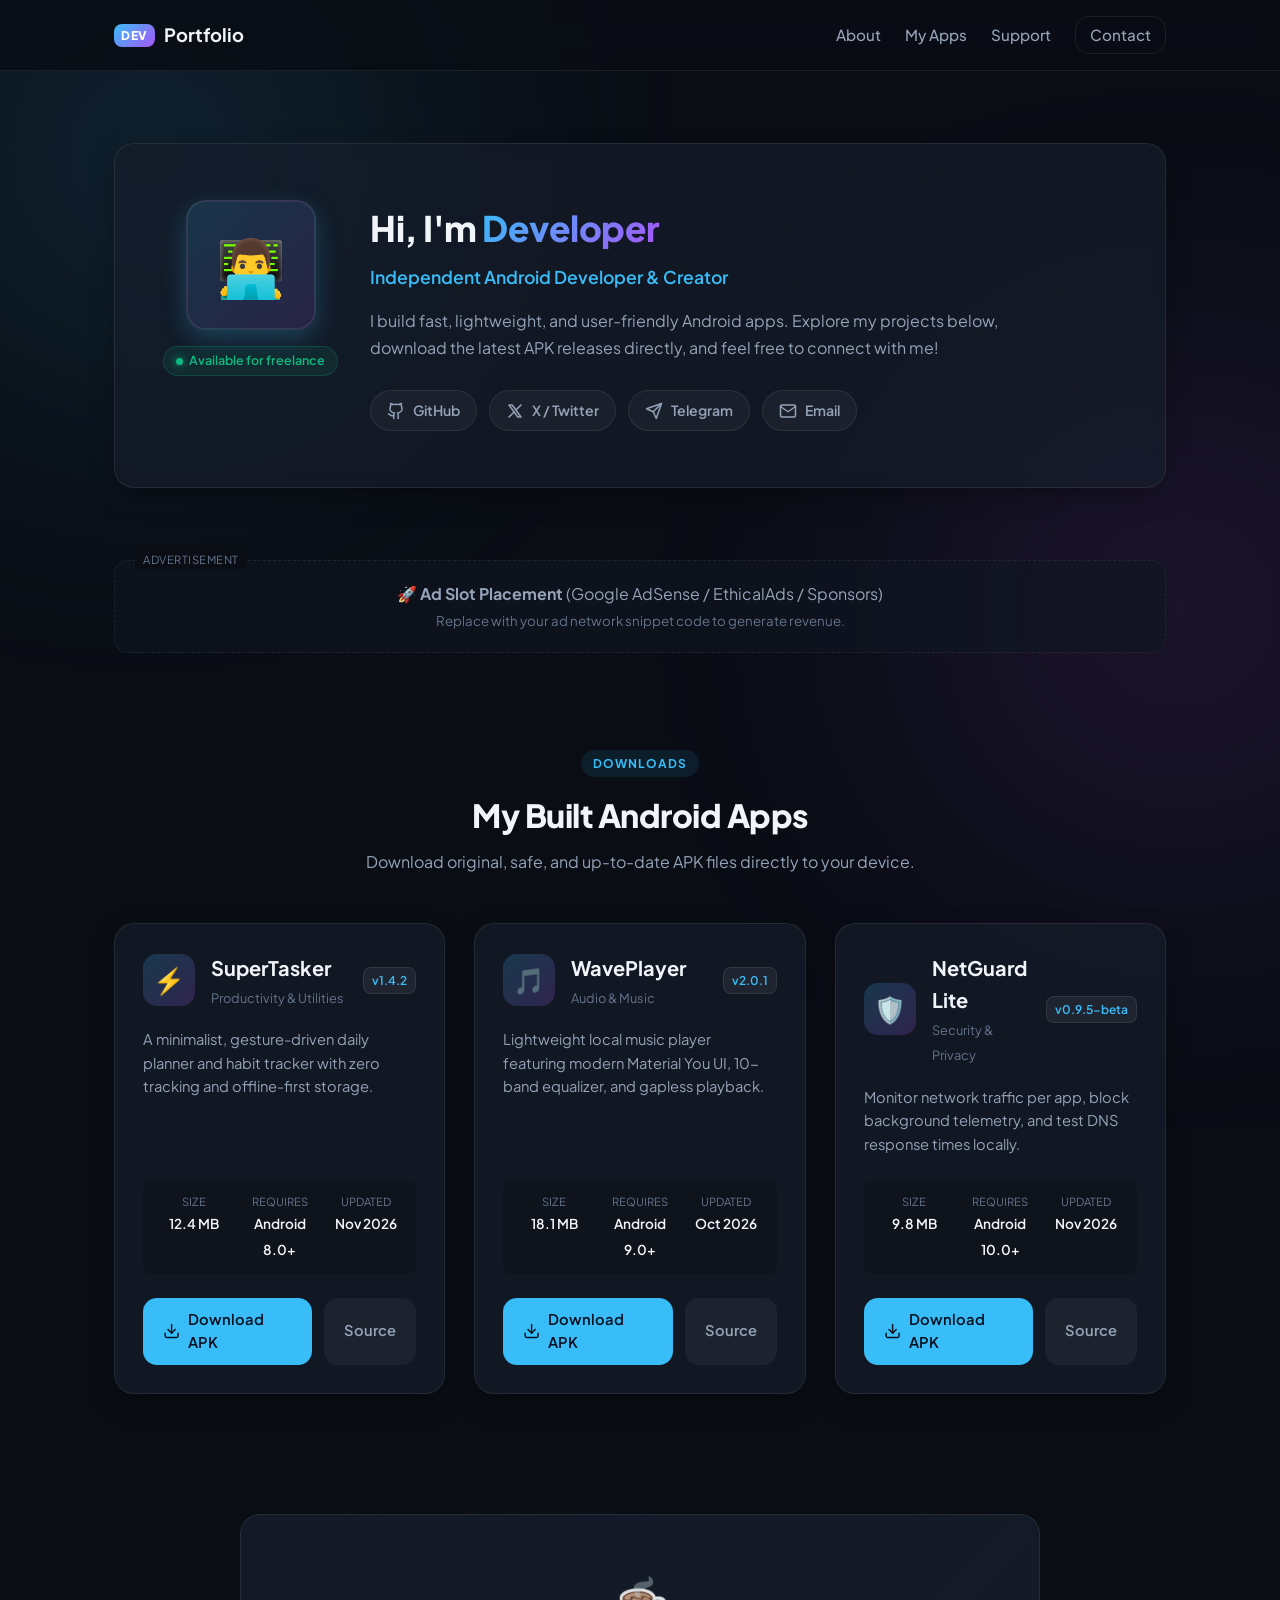
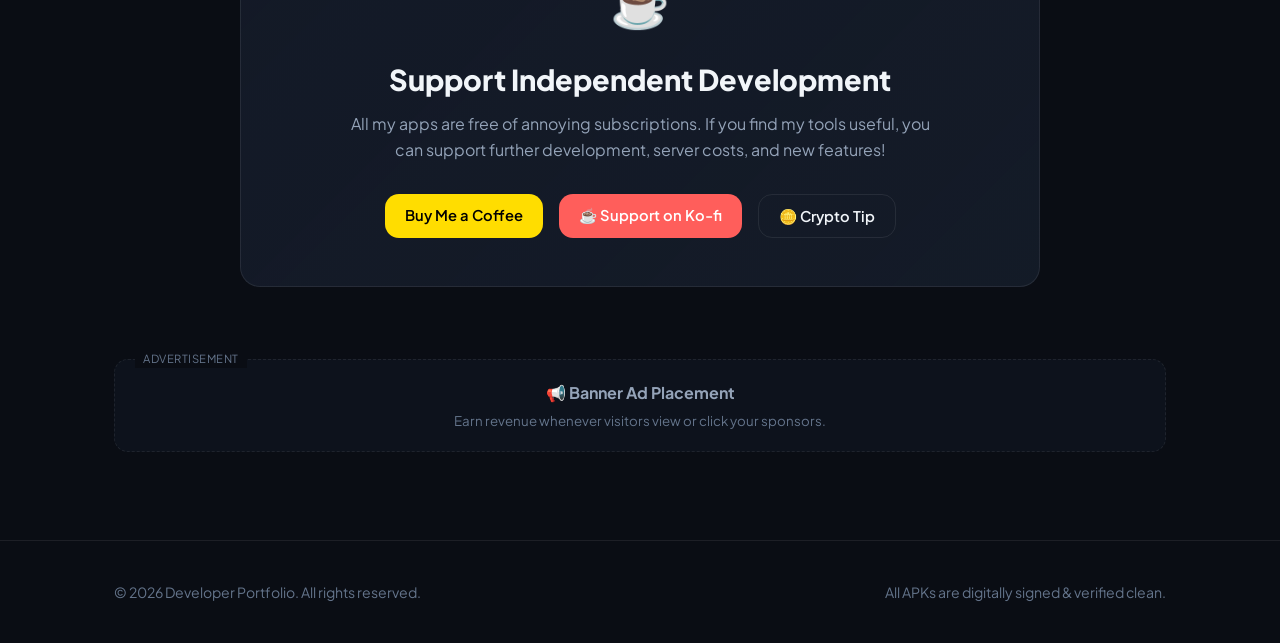
==== index.html @ 5da7125d "Add files via upload" ====
<!DOCTYPE html>
<html lang="en">
<head>
  <meta charset="UTF-8" />
  <meta name="viewport" content="width=device-width, initial-scale=1.0" />
  <title>Developer Portfolio & APK Downloads</title>
  <meta name="description" content="Personal portfolio, developer socials, and direct Android APK downloads." />
  <link rel="stylesheet" href="styles.css" />
  <link rel="preconnect" href="https://fonts.googleapis.com">
  <link rel="preconnect" href="https://fonts.gstatic.com" crossorigin>
  <link href="https://fonts.googleapis.com/css2?family=Plus+Jakarta+Sans:wght@400;500;600;700;800&display=swap" rel="stylesheet">
</head>
<body>
  <!-- Background Glow Accents -->
  <div class="bg-glow glow-1"></div>
  <div class="bg-glow glow-2"></div>

  <!-- Header / Navigation -->
  <header class="navbar">
    <div class="container nav-content">
      <a href="#" class="brand-logo">
        <span class="logo-badge">DEV</span>
        <span class="logo-text">Portfolio</span>
      </a>
      <nav class="nav-links">
        <a href="#about">About</a>
        <a href="#apps">My Apps</a>
        <a href="#support">Support</a>
        <a href="#contact" class="btn btn-sm btn-outline">Contact</a>
      </nav>
    </div>
  </header>

  <main>
    <!-- Hero / About Me Section -->
    <section id="about" class="section hero-section">
      <div class="container">
        <div class="hero-card">
          <div class="hero-avatar-wrapper">
            <div class="hero-avatar">
              <span class="avatar-placeholder">👨‍💻</span>
            </div>
            <span class="status-indicator" title="Open to projects">Available for freelance</span>
          </div>

          <div class="hero-details">
            <h1 class="hero-title">Hi, I'm <span class="highlight-text">Developer</span></h1>
            <p class="hero-subtitle">Independent Android Developer & Creator</p>
            <p class="hero-bio">
              I build fast, lightweight, and user-friendly Android apps. Explore my projects below, 
              download the latest APK releases directly, and feel free to connect with me!
            </p>

            <!-- Social Links -->
            <div class="social-links">
              <a href="https://github.com" target="_blank" rel="noopener noreferrer" class="social-pill">
                <svg width="18" height="18" viewBox="0 0 24 24" fill="none" stroke="currentColor" stroke-width="2" stroke-linecap="round" stroke-linejoin="round"><path d="M15 22v-4a4.8 4.8 0 0 0-1-3.5c3 0 6-2 6-5.5.08-1.25-.27-2.48-1-3.5.28-1.15.28-2.35 0-3.5 0 0-1 0-3 1.5-2.64-.5-5.36-.5-8 0C6 2 5 2 5 2c-.3 1.15-.3 2.35 0 3.5A5.403 5.403 0 0 0 4 9c0 3.5 3 5.5 6 5.5-.39.49-.68 1.05-.85 1.65-.17.6-.22 1.23-.15 1.85v4"></path><path d="M9 18c-4.51 2-5-2-7-2"></path></svg>
                <span>GitHub</span>
              </a>
              <a href="https://twitter.com" target="_blank" rel="noopener noreferrer" class="social-pill">
                <svg width="18" height="18" viewBox="0 0 24 24" fill="none" stroke="currentColor" stroke-width="2" stroke-linecap="round" stroke-linejoin="round"><path d="M4 4l11.733 16h4.267l-11.733 -16z"/><path d="M4 20l6.768 -6.768m2.46 -2.46l6.772 -6.772"/></svg>
                <span>X / Twitter</span>
              </a>
              <a href="https://telegram.org" target="_blank" rel="noopener noreferrer" class="social-pill">
                <svg width="18" height="18" viewBox="0 0 24 24" fill="none" stroke="currentColor" stroke-width="2" stroke-linecap="round" stroke-linejoin="round"><line x1="22" y1="2" x2="11" y2="13"></line><polygon points="22 2 15 22 11 13 2 9 22 2"></polygon></svg>
                <span>Telegram</span>
              </a>
              <a href="mailto:contact@example.com" class="social-pill">
                <svg width="18" height="18" viewBox="0 0 24 24" fill="none" stroke="currentColor" stroke-width="2" stroke-linecap="round" stroke-linejoin="round"><path d="M4 4h16c1.1 0 2 .9 2 2v12c0 1.1-.9 2-2 2H4c-1.1 0-2-.9-2-2V6c0-1.1.9-2 2-2z"></path><polyline points="22,6 12,13 2,6"></polyline></svg>
                <span>Email</span>
              </a>
            </div>
          </div>
        </div>
      </div>
    </section>

    <!-- Top Ad Slot Banner (Monetization Placeholder) -->
    <section class="section-ad">
      <div class="container">
        <div class="ad-container">
          <span class="ad-label">Advertisement</span>
          <div class="ad-placeholder">
            <p>🚀 <strong>Ad Slot Placement</strong> (Google AdSense / EthicalAds / Sponsors)</p>
            <small>Replace with your ad network snippet code to generate revenue.</small>
          </div>
        </div>
      </div>
    </section>

    <!-- APK Showcase Section -->
    <section id="apps" class="section">
      <div class="container">
        <div class="section-header">
          <div class="badge">Downloads</div>
          <h2>My Built Android Apps</h2>
          <p>Download original, safe, and up-to-date APK files directly to your device.</p>
        </div>

        <div class="apps-grid">
          <!-- App Card 1 -->
          <article class="app-card">
            <div class="app-card-top">
              <div class="app-icon-box">
                <span class="app-icon-emoji">⚡</span>
              </div>
              <div class="app-main-info">
                <h3 class="app-title">SuperTasker</h3>
                <span class="app-category">Productivity & Utilities</span>
              </div>
              <div class="app-version-badge">v1.4.2</div>
            </div>

            <p class="app-desc">
              A minimalist, gesture-driven daily planner and habit tracker with zero tracking and offline-first storage.
            </p>

            <div class="app-meta-list">
              <div class="meta-item">
                <span class="meta-label">Size</span>
                <span class="meta-val">12.4 MB</span>
              </div>
              <div class="meta-item">
                <span class="meta-label">Requires</span>
                <span class="meta-val">Android 8.0+</span>
              </div>
              <div class="meta-item">
                <span class="meta-label">Updated</span>
                <span class="meta-val">Nov 2026</span>
              </div>
            </div>

            <div class="app-actions">
              <a href="#" class="btn btn-primary download-btn" data-app="SuperTasker v1.4.2">
                <svg width="18" height="18" viewBox="0 0 24 24" fill="none" stroke="currentColor" stroke-width="2" stroke-linecap="round" stroke-linejoin="round"><path d="M21 15v4a2 2 0 0 1-2 2H5a2 2 0 0 1-2-2v-4"></path><polyline points="7 10 12 15 17 10"></polyline><line x1="12" y1="15" x2="12" y2="3"></line></svg>
                <span>Download APK</span>
              </a>
              <a href="https://github.com" target="_blank" class="btn btn-ghost">Source</a>
            </div>
          </article>

          <!-- App Card 2 -->
          <article class="app-card">
            <div class="app-card-top">
              <div class="app-icon-box">
                <span class="app-icon-emoji">🎵</span>
              </div>
              <div class="app-main-info">
                <h3 class="app-title">WavePlayer</h3>
                <span class="app-category">Audio & Music</span>
              </div>
              <div class="app-version-badge">v2.0.1</div>
            </div>

            <p class="app-desc">
              Lightweight local music player featuring modern Material You UI, 10-band equalizer, and gapless playback.
            </p>

            <div class="app-meta-list">
              <div class="meta-item">
                <span class="meta-label">Size</span>
                <span class="meta-val">18.1 MB</span>
              </div>
              <div class="meta-item">
                <span class="meta-label">Requires</span>
                <span class="meta-val">Android 9.0+</span>
              </div>
              <div class="meta-item">
                <span class="meta-label">Updated</span>
                <span class="meta-val">Oct 2026</span>
              </div>
            </div>

            <div class="app-actions">
              <a href="#" class="btn btn-primary download-btn" data-app="WavePlayer v2.0.1">
                <svg width="18" height="18" viewBox="0 0 24 24" fill="none" stroke="currentColor" stroke-width="2" stroke-linecap="round" stroke-linejoin="round"><path d="M21 15v4a2 2 0 0 1-2 2H5a2 2 0 0 1-2-2v-4"></path><polyline points="7 10 12 15 17 10"></polyline><line x1="12" y1="15" x2="12" y2="3"></line></svg>
                <span>Download APK</span>
              </a>
              <a href="https://github.com" target="_blank" class="btn btn-ghost">Source</a>
            </div>
          </article>

          <!-- App Card 3 -->
          <article class="app-card">
            <div class="app-card-top">
              <div class="app-icon-box">
                <span class="app-icon-emoji">🛡️</span>
              </div>
              <div class="app-main-info">
                <h3 class="app-title">NetGuard Lite</h3>
                <span class="app-category">Security & Privacy</span>
              </div>
              <div class="app-version-badge">v0.9.5-beta</div>
            </div>

            <p class="app-desc">
              Monitor network traffic per app, block background telemetry, and test DNS response times locally.
            </p>

            <div class="app-meta-list">
              <div class="meta-item">
                <span class="meta-label">Size</span>
                <span class="meta-val">9.8 MB</span>
              </div>
              <div class="meta-item">
                <span class="meta-label">Requires</span>
                <span class="meta-val">Android 10.0+</span>
              </div>
              <div class="meta-item">
                <span class="meta-label">Updated</span>
                <span class="meta-val">Nov 2026</span>
              </div>
            </div>

            <div class="app-actions">
              <a href="#" class="btn btn-primary download-btn" data-app="NetGuard Lite v0.9.5">
                <svg width="18" height="18" viewBox="0 0 24 24" fill="none" stroke="currentColor" stroke-width="2" stroke-linecap="round" stroke-linejoin="round"><path d="M21 15v4a2 2 0 0 1-2 2H5a2 2 0 0 1-2-2v-4"></path><polyline points="7 10 12 15 17 10"></polyline><line x1="12" y1="15" x2="12" y2="3"></line></svg>
                <span>Download APK</span>
              </a>
              <a href="https://github.com" target="_blank" class="btn btn-ghost">Source</a>
            </div>
          </article>
        </div>
      </div>
    </section>

    <!-- Monetization & Support Section -->
    <section id="support" class="section support-section">
      <div class="container">
        <div class="support-card">
          <div class="support-icon">☕</div>
          <h2>Support Independent Development</h2>
          <p>
            All my apps are free of annoying subscriptions. If you find my tools useful, you can support further development, server costs, and new features!
          </p>

          <div class="support-buttons">
            <a href="https://buymeacoffee.com" target="_blank" rel="noopener noreferrer" class="btn btn-bmac">
              <span>Buy Me a Coffee</span>
            </a>
            <a href="https://ko-fi.com" target="_blank" rel="noopener noreferrer" class="btn btn-kofi">
              <span>☕ Support on Ko-fi</span>
            </a>
            <button id="cryptoTipBtn" class="btn btn-outline">
              <span>🪙 Crypto Tip</span>
            </button>
          </div>

          <div id="cryptoModal" class="crypto-box hidden">
            <h4>Cryptocurrency Tip Addresses</h4>
            <div class="crypto-address-item">
              <span class="crypto-coin">USDT (TRC20 / BSC):</span>
              <code class="wallet-code" id="usdtAddress">0xYourTetherWalletAddressHere</code>
              <button class="copy-btn" onclick="copyAddress('usdtAddress')">Copy</button>
            </div>
            <div class="crypto-address-item">
              <span class="crypto-coin">Bitcoin (BTC):</span>
              <code class="wallet-code" id="btcAddress">bc1qYourBitcoinWalletAddressHere</code>
              <button class="copy-btn" onclick="copyAddress('btcAddress')">Copy</button>
            </div>
          </div>
        </div>
      </div>
    </section>

    <!-- Bottom Ad Slot Banner -->
    <section class="section-ad">
      <div class="container">
        <div class="ad-container">
          <span class="ad-label">Advertisement</span>
          <div class="ad-placeholder">
            <p>📢 <strong>Banner Ad Placement</strong></p>
            <small>Earn revenue whenever visitors view or click your sponsors.</small>
          </div>
        </div>
      </div>
    </section>
  </main>

  <!-- Footer -->
  <footer class="footer">
    <div class="container footer-content">
      <p>© 2026 Developer Portfolio. All rights reserved.</p>
      <div class="footer-disclaimer">
        <span>All APKs are digitally signed & verified clean.</span>
      </div>
    </div>
  </footer>

  <div id="toast" class="toast hidden"></div>
  <script src="app.js"></script>
</body>
</html>
---- styles.css ----
:root {
  --bg-primary: #0a0d14;
  --bg-secondary: #101622;
  --bg-card: rgba(22, 29, 44, 0.7);
  --border-color: rgba(255, 255, 255, 0.08);
  --border-hover: rgba(56, 189, 248, 0.4);
  
  --text-main: #f1f5f9;
  --text-muted: #94a3b8;
  --text-dim: #64748b;
  
  --primary: #38bdf8;
  --primary-hover: #0ea5e9;
  --primary-glow: rgba(56, 189, 248, 0.25);
  
  --accent: #a855f7;
  --success: #10b981;
  --warning: #f59e0b;
  
  --radius-sm: 8px;
  --radius-md: 14px;
  --radius-lg: 20px;
  --radius-full: 9999px;
  
  --shadow-card: 0 10px 30px -10px rgba(0, 0, 0, 0.5);
  --font-family: 'Plus Jakarta Sans', -apple-system, BlinkMacSystemFont, "Segoe UI", Roboto, sans-serif;
}

* {
  box-sizing: border-box;
  margin: 0;
  padding: 0;
}

body {
  font-family: var(--font-family);
  background-color: var(--bg-primary);
  color: var(--text-main);
  line-height: 1.6;
  min-height: 100vh;
  position: relative;
  overflow-x: hidden;
  -webkit-font-smoothing: antialiased;
}

.bg-glow {
  position: fixed;
  width: 500px;
  height: 500px;
  border-radius: 50%;
  filter: blur(140px);
  z-index: -1;
  pointer-events: none;
  opacity: 0.15;
}
.glow-1 {
  top: -100px;
  left: -100px;
  background: var(--primary);
}
.glow-2 {
  top: 40%;
  right: -150px;
  background: var(--accent);
}

.container {
  width: 100%;
  max-width: 1100px;
  margin: 0 auto;
  padding: 0 1.5rem;
}

.navbar {
  position: sticky;
  top: 0;
  background: rgba(10, 13, 20, 0.85);
  backdrop-filter: blur(12px);
  -webkit-backdrop-filter: blur(12px);
  border-bottom: 1px solid var(--border-color);
  z-index: 100;
  padding: 1rem 0;
}
.nav-content {
  display: flex;
  align-items: center;
  justify-content: space-between;
}
.brand-logo {
  display: flex;
  align-items: center;
  gap: 0.6rem;
  text-decoration: none;
  color: var(--text-main);
  font-weight: 700;
  font-size: 1.15rem;
}
.logo-badge {
  background: linear-gradient(135deg, var(--primary), var(--accent));
  color: #fff;
  font-size: 0.75rem;
  font-weight: 800;
  padding: 2px 7px;
  border-radius: var(--radius-sm);
  letter-spacing: 0.5px;
}
.nav-links {
  display: flex;
  align-items: center;
  gap: 1.5rem;
}
.nav-links a {
  text-decoration: none;
  color: var(--text-muted);
  font-size: 0.95rem;
  font-weight: 500;
  transition: color 0.2s ease;
}
.nav-links a:hover {
  color: var(--text-main);
}

.section {
  padding: 4.5rem 0 3rem;
}
.hero-card {
  display: flex;
  flex-direction: column;
  align-items: center;
  text-align: center;
  gap: 2rem;
  background: var(--bg-card);
  border: 1px solid var(--border-color);
  border-radius: var(--radius-lg);
  padding: 3rem 2rem;
  box-shadow: var(--shadow-card);
  backdrop-filter: blur(8px);
}
@media (min-width: 768px) {
  .hero-card {
    flex-direction: row;
    text-align: left;
    align-items: flex-start;
    padding: 3.5rem 3rem;
  }
}
.hero-avatar-wrapper {
  display: flex;
  flex-direction: column;
  align-items: center;
  gap: 1rem;
}
.hero-avatar {
  width: 130px;
  height: 130px;
  border-radius: var(--radius-lg);
  background: linear-gradient(135deg, rgba(56, 189, 248, 0.15), rgba(168, 85, 247, 0.15));
  border: 2px solid var(--border-color);
  display: flex;
  align-items: center;
  justify-content: center;
  font-size: 3.5rem;
  box-shadow: 0 8px 24px var(--primary-glow);
}
.status-indicator {
  display: inline-flex;
  align-items: center;
  gap: 6px;
  font-size: 0.78rem;
  font-weight: 600;
  color: var(--success);
  background: rgba(16, 185, 129, 0.1);
  padding: 4px 12px;
  border-radius: var(--radius-full);
  border: 1px solid rgba(16, 185, 129, 0.2);
}
.status-indicator::before {
  content: '';
  width: 7px;
  height: 7px;
  border-radius: 50%;
  background-color: var(--success);
  box-shadow: 0 0 8px var(--success);
}
.hero-details {
  flex: 1;
}
.hero-title {
  font-size: 2.2rem;
  font-weight: 800;
  letter-spacing: -0.5px;
  margin-bottom: 0.4rem;
}
.highlight-text {
  background: linear-gradient(135deg, var(--primary), var(--accent));
  -webkit-background-clip: text;
  -webkit-text-fill-color: transparent;
}
.hero-subtitle {
  font-size: 1.1rem;
  color: var(--primary);
  font-weight: 600;
  margin-bottom: 1rem;
}
.hero-bio {
  color: var(--text-muted);
  font-size: 1rem;
  line-height: 1.7;
  max-width: 680px;
  margin-bottom: 1.8rem;
}

.social-links {
  display: flex;
  flex-wrap: wrap;
  gap: 0.75rem;
}
.social-pill {
  display: inline-flex;
  align-items: center;
  gap: 8px;
  background: rgba(255, 255, 255, 0.04);
  border: 1px solid var(--border-color);
  color: var(--text-muted);
  text-decoration: none;
  font-size: 0.88rem;
  font-weight: 600;
  padding: 8px 16px;
  border-radius: var(--radius-full);
  transition: all 0.2s ease;
}
.social-pill:hover {
  background: rgba(255, 255, 255, 0.08);
  color: var(--text-main);
  border-color: var(--primary);
  transform: translateY(-2px);
}

.section-ad {
  padding: 1.5rem 0;
}
.ad-container {
  background: rgba(16, 22, 34, 0.6);
  border: 1px dashed var(--border-color);
  border-radius: var(--radius-md);
  padding: 1.25rem;
  text-align: center;
  position: relative;
}
.ad-label {
  position: absolute;
  top: -10px;
  left: 20px;
  background: var(--bg-primary);
  padding: 0 8px;
  font-size: 0.7rem;
  text-transform: uppercase;
  color: var(--text-dim);
  letter-spacing: 0.5px;
}
.ad-placeholder {
  color: var(--text-muted);
}
.ad-placeholder small {
  color: var(--text-dim);
  display: block;
  margin-top: 4px;
}

.section-header {
  text-align: center;
  max-width: 600px;
  margin: 0 auto 3rem;
}
.badge {
  display: inline-block;
  font-size: 0.75rem;
  font-weight: 700;
  text-transform: uppercase;
  letter-spacing: 1px;
  color: var(--primary);
  background: rgba(56, 189, 248, 0.1);
  padding: 4px 12px;
  border-radius: var(--radius-full);
  margin-bottom: 0.8rem;
}
.section-header h2 {
  font-size: 2rem;
  font-weight: 800;
  letter-spacing: -0.5px;
  margin-bottom: 0.5rem;
}
.section-header p {
  color: var(--text-muted);
}

.apps-grid {
  display: grid;
  grid-template-columns: repeat(auto-fill, minmax(320px, 1fr));
  gap: 1.8rem;
}
.app-card {
  background: var(--bg-card);
  border: 1px solid var(--border-color);
  border-radius: var(--radius-lg);
  padding: 1.75rem;
  box-shadow: var(--shadow-card);
  display: flex;
  flex-direction: column;
  transition: transform 0.2s ease, border-color 0.2s ease;
}
.app-card:hover {
  transform: translateY(-4px);
  border-color: var(--border-hover);
}
.app-card-top {
  display: flex;
  align-items: center;
  gap: 1rem;
  margin-bottom: 1.2rem;
}
.app-icon-box {
  width: 52px;
  height: 52px;
  border-radius: var(--radius-md);
  background: linear-gradient(135deg, rgba(56, 189, 248, 0.2), rgba(168, 85, 247, 0.2));
  display: flex;
  align-items: center;
  justify-content: center;
  font-size: 1.6rem;
}
.app-main-info {
  flex: 1;
}
.app-title {
  font-size: 1.25rem;
  font-weight: 700;
}
.app-category {
  font-size: 0.8rem;
  color: var(--text-dim);
}
.app-version-badge {
  background: rgba(255, 255, 255, 0.06);
  border: 1px solid var(--border-color);
  font-size: 0.75rem;
  font-weight: 600;
  color: var(--primary);
  padding: 3px 8px;
  border-radius: var(--radius-sm);
}
.app-desc {
  color: var(--text-muted);
  font-size: 0.92rem;
  margin-bottom: 1.5rem;
  flex-grow: 1;
  line-height: 1.6;
}
.app-meta-list {
  display: grid;
  grid-template-columns: repeat(3, 1fr);
  gap: 0.5rem;
  background: rgba(0, 0, 0, 0.2);
  padding: 0.75rem;
  border-radius: var(--radius-sm);
  margin-bottom: 1.5rem;
  text-align: center;
}
.meta-label {
  display: block;
  font-size: 0.7rem;
  color: var(--text-dim);
  text-transform: uppercase;
}
.meta-val {
  font-size: 0.85rem;
  font-weight: 600;
  color: var(--text-main);
}
.app-actions {
  display: flex;
  gap: 0.75rem;
}

.btn {
  display: inline-flex;
  align-items: center;
  justify-content: center;
  gap: 8px;
  font-family: inherit;
  font-size: 0.92rem;
  font-weight: 600;
  padding: 10px 20px;
  border-radius: var(--radius-md);
  text-decoration: none;
  cursor: pointer;
  border: none;
  transition: all 0.2s ease;
}
.btn-sm {
  padding: 6px 14px;
  font-size: 0.85rem;
}
.btn-primary {
  background: var(--primary);
  color: #04101e;
  flex: 1;
}
.btn-primary:hover {
  background: var(--primary-hover);
  box-shadow: 0 4px 16px var(--primary-glow);
  transform: translateY(-1px);
}
.btn-ghost {
  background: rgba(255, 255, 255, 0.05);
  color: var(--text-muted);
}
.btn-ghost:hover {
  background: rgba(255, 255, 255, 0.1);
  color: var(--text-main);
}
.btn-outline {
  background: transparent;
  border: 1px solid var(--border-color);
  color: var(--text-main);
}
.btn-outline:hover {
  border-color: var(--primary);
  color: var(--primary);
}

.support-card {
  background: linear-gradient(135deg, rgba(22, 29, 44, 0.8), rgba(30, 41, 59, 0.5));
  border: 1px solid var(--border-color);
  border-radius: var(--radius-lg);
  padding: 3rem 2rem;
  text-align: center;
  max-width: 800px;
  margin: 0 auto;
}
.support-icon {
  font-size: 3rem;
  margin-bottom: 1rem;
}
.support-card h2 {
  font-size: 1.8rem;
  font-weight: 800;
  margin-bottom: 0.6rem;
}
.support-card p {
  color: var(--text-muted);
  max-width: 580px;
  margin: 0 auto 2rem;
}
.support-buttons {
  display: flex;
  flex-wrap: wrap;
  justify-content: center;
  gap: 1rem;
}
.btn-bmac {
  background: #FFDD00;
  color: #000;
}
.btn-bmac:hover {
  background: #ffea55;
  transform: translateY(-2px);
}
.btn-kofi {
  background: #ff5e5b;
  color: #fff;
}
.btn-kofi:hover {
  background: #ff7674;
  transform: translateY(-2px);
}

.crypto-box {
  margin-top: 2rem;
  padding: 1.5rem;
  background: rgba(0, 0, 0, 0.35);
  border: 1px solid var(--border-color);
  border-radius: var(--radius-md);
  text-align: left;
}
.crypto-box h4 {
  font-size: 0.95rem;
  margin-bottom: 1rem;
  color: var(--primary);
}
.crypto-address-item {
  display: flex;
  align-items: center;
  justify-content: space-between;
  gap: 0.75rem;
  margin-bottom: 0.75rem;
  background: rgba(255, 255, 255, 0.03);
  padding: 8px 12px;
  border-radius: var(--radius-sm);
}
.crypto-coin {
  font-size: 0.85rem;
  font-weight: 600;
  color: var(--text-muted);
  min-width: 130px;
}
.wallet-code {
  font-family: monospace;
  font-size: 0.8rem;
  color: #38bdf8;
  word-break: break-all;
  flex: 1;
}
.copy-btn {
  background: rgba(255, 255, 255, 0.1);
  color: #fff;
  border: none;
  border-radius: var(--radius-sm);
  padding: 4px 10px;
  font-size: 0.75rem;
  cursor: pointer;
}
.copy-btn:hover {
  background: var(--primary);
  color: #000;
}
.hidden {
  display: none !important;
}

.footer {
  border-top: 1px solid var(--border-color);
  padding: 2.5rem 0;
  margin-top: 4rem;
  color: var(--text-dim);
  font-size: 0.88rem;
}
.footer-content {
  display: flex;
  flex-direction: column;
  align-items: center;
  gap: 0.5rem;
  text-align: center;
}
@media (min-width: 768px) {
  .footer-content {
    flex-direction: row;
    justify-content: space-between;
  }
}

.toast {
  position: fixed;
  bottom: 2rem;
  right: 2rem;
  background: #1e293b;
  color: #fff;
  border: 1px solid var(--primary);
  box-shadow: 0 10px 25px rgba(0,0,0,0.5);
  padding: 12px 20px;
  border-radius: var(--radius-md);
  font-size: 0.9rem;
  font-weight: 600;
  z-index: 1000;
  animation: fadeIn 0.3s ease;
}
@keyframes fadeIn {
  from { opacity: 0; transform: translateY(10px); }
  to { opacity: 1; transform: translateY(0); }
}
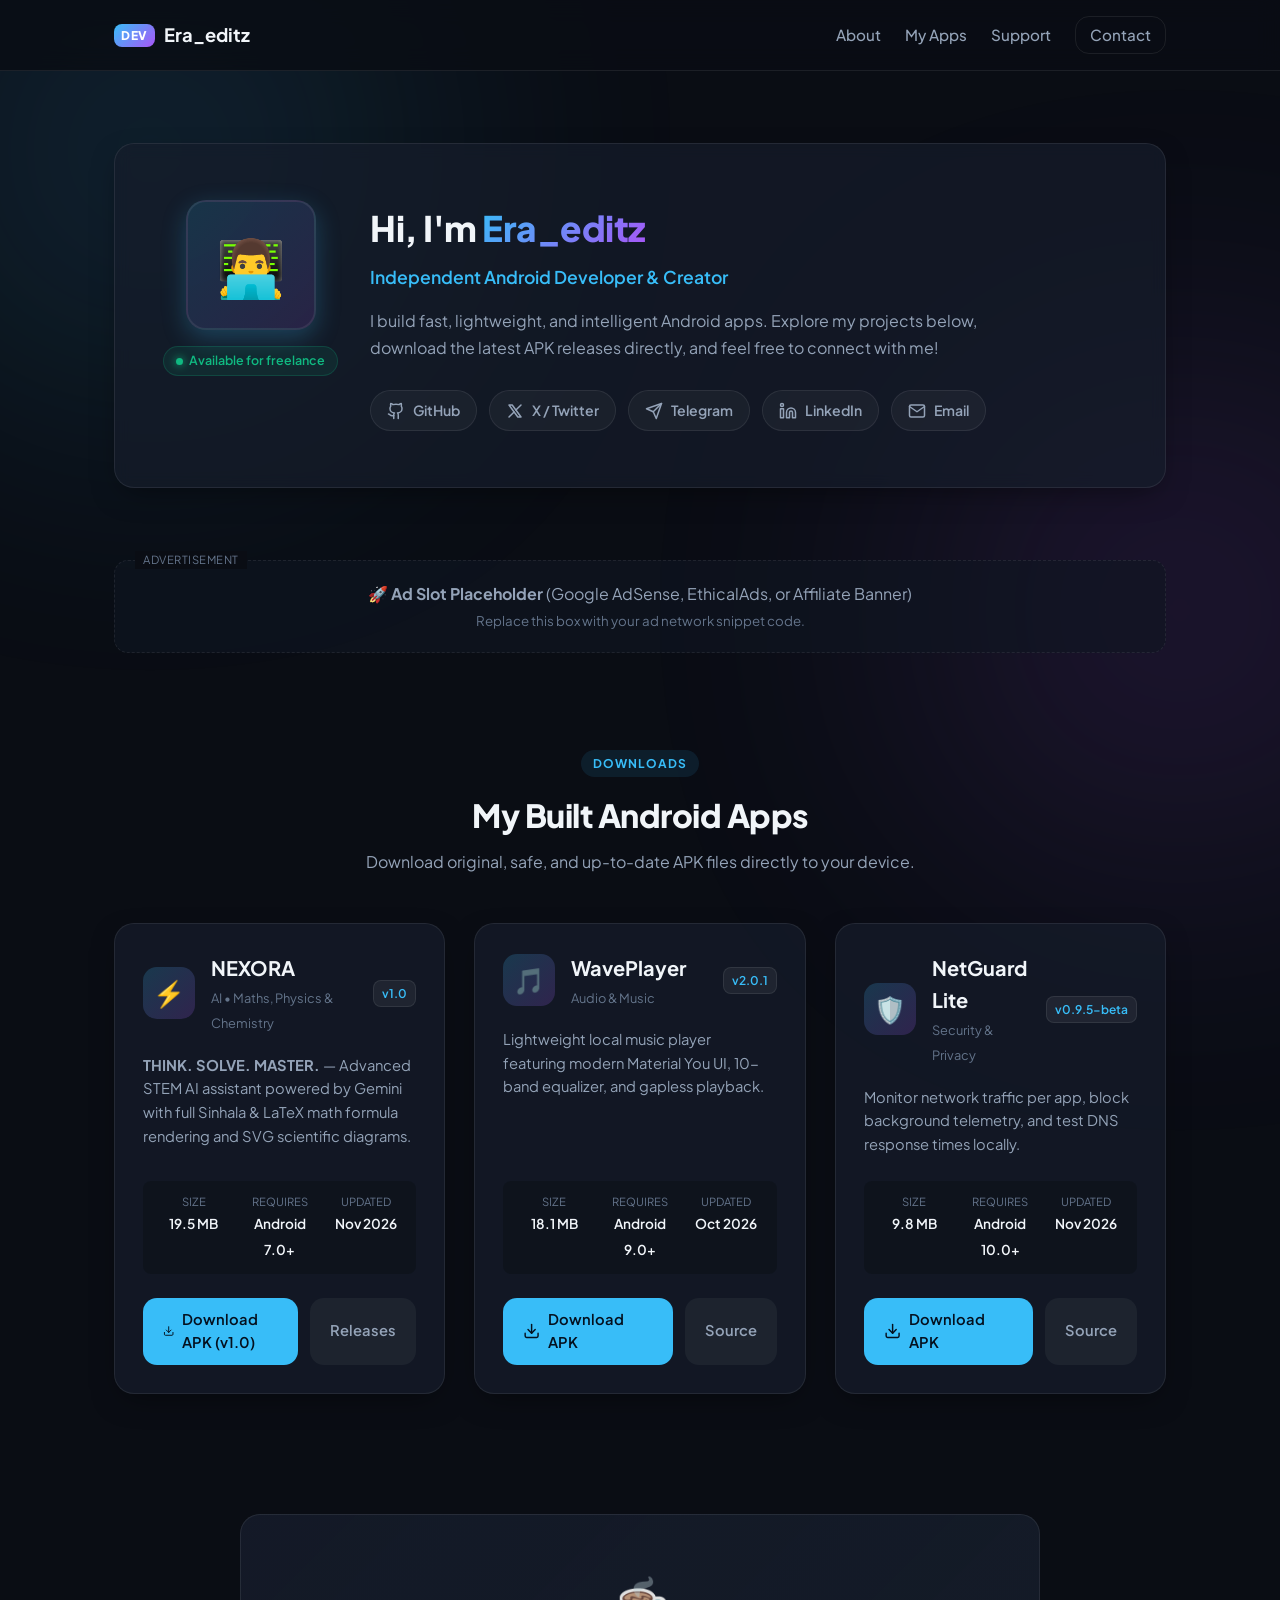
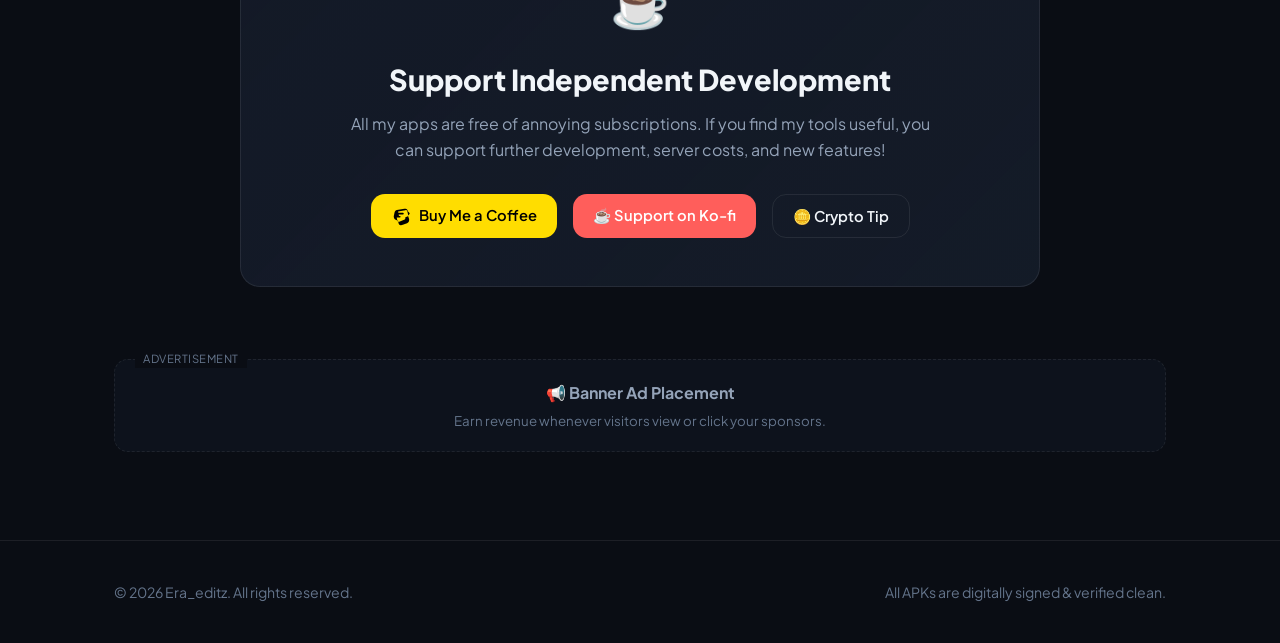
==== commit 8a49fb80: "Add NEXORA app showcase, download links, and version.json" ====
--- a/index.html
+++ b/index.html
@@ -20,7 +20,7 @@
     <div class="container nav-content">
       <a href="#" class="brand-logo">
         <span class="logo-badge">DEV</span>
-        <span class="logo-text">Portfolio</span>
+        <span class="logo-text">Era_editz</span>
       </a>
       <nav class="nav-links">
         <a href="#about">About</a>
@@ -38,34 +38,39 @@
         <div class="hero-card">
           <div class="hero-avatar-wrapper">
             <div class="hero-avatar">
+              <!-- Replace with your photo URL or image file -->
               <span class="avatar-placeholder">👨‍💻</span>
             </div>
             <span class="status-indicator" title="Open to projects">Available for freelance</span>
           </div>
 
           <div class="hero-details">
-            <h1 class="hero-title">Hi, I'm <span class="highlight-text">Developer</span></h1>
+            <h1 class="hero-title">Hi, I'm <span class="highlight-text">Era_editz</span></h1>
             <p class="hero-subtitle">Independent Android Developer & Creator</p>
             <p class="hero-bio">
-              I build fast, lightweight, and user-friendly Android apps. Explore my projects below, 
+              I build fast, lightweight, and intelligent Android apps. Explore my projects below, 
               download the latest APK releases directly, and feel free to connect with me!
             </p>
 
             <!-- Social Links -->
             <div class="social-links">
-              <a href="https://github.com" target="_blank" rel="noopener noreferrer" class="social-pill">
+              <a href="https://github.com/Era-Editz-17" target="_blank" rel="noopener noreferrer" class="social-pill">
                 <svg width="18" height="18" viewBox="0 0 24 24" fill="none" stroke="currentColor" stroke-width="2" stroke-linecap="round" stroke-linejoin="round"><path d="M15 22v-4a4.8 4.8 0 0 0-1-3.5c3 0 6-2 6-5.5.08-1.25-.27-2.48-1-3.5.28-1.15.28-2.35 0-3.5 0 0-1 0-3 1.5-2.64-.5-5.36-.5-8 0C6 2 5 2 5 2c-.3 1.15-.3 2.35 0 3.5A5.403 5.403 0 0 0 4 9c0 3.5 3 5.5 6 5.5-.39.49-.68 1.05-.85 1.65-.17.6-.22 1.23-.15 1.85v4"></path><path d="M9 18c-4.51 2-5-2-7-2"></path></svg>
                 <span>GitHub</span>
               </a>
-              <a href="https://twitter.com" target="_blank" rel="noopener noreferrer" class="social-pill">
+              <a href="https://twitter.com/yourusername" target="_blank" rel="noopener noreferrer" class="social-pill">
                 <svg width="18" height="18" viewBox="0 0 24 24" fill="none" stroke="currentColor" stroke-width="2" stroke-linecap="round" stroke-linejoin="round"><path d="M4 4l11.733 16h4.267l-11.733 -16z"/><path d="M4 20l6.768 -6.768m2.46 -2.46l6.772 -6.772"/></svg>
                 <span>X / Twitter</span>
               </a>
-              <a href="https://telegram.org" target="_blank" rel="noopener noreferrer" class="social-pill">
+              <a href="https://t.me/yourusername" target="_blank" rel="noopener noreferrer" class="social-pill">
                 <svg width="18" height="18" viewBox="0 0 24 24" fill="none" stroke="currentColor" stroke-width="2" stroke-linecap="round" stroke-linejoin="round"><line x1="22" y1="2" x2="11" y2="13"></line><polygon points="22 2 15 22 11 13 2 9 22 2"></polygon></svg>
                 <span>Telegram</span>
               </a>
-              <a href="mailto:contact@example.com" class="social-pill">
+              <a href="https://linkedin.com/in/yourusername" target="_blank" rel="noopener noreferrer" class="social-pill">
+                <svg width="18" height="18" viewBox="0 0 24 24" fill="none" stroke="currentColor" stroke-width="2" stroke-linecap="round" stroke-linejoin="round"><path d="M16 8a6 6 0 0 1 6 6v7h-4v-7a2 2 0 0 0-2-2 2 2 0 0 0-2 2v7h-4v-7a6 6 0 0 1 6-6z"></path><rect x="2" y="9" width="4" height="12"></rect><circle cx="4" cy="4" r="2"></circle></svg>
+                <span>LinkedIn</span>
+              </a>
+              <a href="mailto:your.email@example.com" class="social-pill">
                 <svg width="18" height="18" viewBox="0 0 24 24" fill="none" stroke="currentColor" stroke-width="2" stroke-linecap="round" stroke-linejoin="round"><path d="M4 4h16c1.1 0 2 .9 2 2v12c0 1.1-.9 2-2 2H4c-1.1 0-2-.9-2-2V6c0-1.1.9-2 2-2z"></path><polyline points="22,6 12,13 2,6"></polyline></svg>
                 <span>Email</span>
               </a>
@@ -80,9 +85,10 @@
       <div class="container">
         <div class="ad-container">
           <span class="ad-label">Advertisement</span>
+          <!-- Paste your AdSense / Adsterra / EthicalAds script or banner HTML below -->
           <div class="ad-placeholder">
-            <p>🚀 <strong>Ad Slot Placement</strong> (Google AdSense / EthicalAds / Sponsors)</p>
-            <small>Replace with your ad network snippet code to generate revenue.</small>
+            <p>🚀 <strong>Ad Slot Placeholder</strong> (Google AdSense, EthicalAds, or Affiliate Banner)</p>
+            <small>Replace this box with your ad network snippet code.</small>
           </div>
         </div>
       </div>
@@ -98,31 +104,31 @@
         </div>
 
         <div class="apps-grid">
-          <!-- App Card 1 -->
-          <article class="app-card">
+          <!-- App Card 1: NEXORA -->
+          <article class="app-card featured-app">
             <div class="app-card-top">
               <div class="app-icon-box">
                 <span class="app-icon-emoji">⚡</span>
               </div>
               <div class="app-main-info">
-                <h3 class="app-title">SuperTasker</h3>
-                <span class="app-category">Productivity & Utilities</span>
-              </div>
-              <div class="app-version-badge">v1.4.2</div>
+                <h3 class="app-title">NEXORA</h3>
+                <span class="app-category">AI • Maths, Physics & Chemistry</span>
+              </div>
+              <div class="app-version-badge">v1.0</div>
             </div>
 
             <p class="app-desc">
-              A minimalist, gesture-driven daily planner and habit tracker with zero tracking and offline-first storage.
+              <strong>THINK. SOLVE. MASTER.</strong> — Advanced STEM AI assistant powered by Gemini with full Sinhala & LaTeX math formula rendering and SVG scientific diagrams.
             </p>
 
             <div class="app-meta-list">
               <div class="meta-item">
                 <span class="meta-label">Size</span>
-                <span class="meta-val">12.4 MB</span>
+                <span class="meta-val">19.5 MB</span>
               </div>
               <div class="meta-item">
                 <span class="meta-label">Requires</span>
-                <span class="meta-val">Android 8.0+</span>
+                <span class="meta-val">Android 7.0+</span>
               </div>
               <div class="meta-item">
                 <span class="meta-label">Updated</span>
@@ -131,11 +137,11 @@
             </div>
 
             <div class="app-actions">
-              <a href="#" class="btn btn-primary download-btn" data-app="SuperTasker v1.4.2">
+              <a href="https://github.com/Era-Editz-17/apk-portfolio/releases/latest/download/NEXORA-release-v1.0.apk" class="btn btn-primary download-btn" data-app="NEXORA v1.0" download="NEXORA-release-v1.0.apk">
                 <svg width="18" height="18" viewBox="0 0 24 24" fill="none" stroke="currentColor" stroke-width="2" stroke-linecap="round" stroke-linejoin="round"><path d="M21 15v4a2 2 0 0 1-2 2H5a2 2 0 0 1-2-2v-4"></path><polyline points="7 10 12 15 17 10"></polyline><line x1="12" y1="15" x2="12" y2="3"></line></svg>
-                <span>Download APK</span>
-              </a>
-              <a href="https://github.com" target="_blank" class="btn btn-ghost">Source</a>
+                <span>Download APK (v1.0)</span>
+              </a>
+              <a href="https://github.com/Era-Editz-17/apk-portfolio/releases" target="_blank" class="btn btn-ghost">Releases</a>
             </div>
           </article>
 
@@ -172,15 +178,16 @@
             </div>
 
             <div class="app-actions">
+              <!-- Direct APK link -->
               <a href="#" class="btn btn-primary download-btn" data-app="WavePlayer v2.0.1">
                 <svg width="18" height="18" viewBox="0 0 24 24" fill="none" stroke="currentColor" stroke-width="2" stroke-linecap="round" stroke-linejoin="round"><path d="M21 15v4a2 2 0 0 1-2 2H5a2 2 0 0 1-2-2v-4"></path><polyline points="7 10 12 15 17 10"></polyline><line x1="12" y1="15" x2="12" y2="3"></line></svg>
                 <span>Download APK</span>
               </a>
-              <a href="https://github.com" target="_blank" class="btn btn-ghost">Source</a>
+              <a href="https://github.com/yourusername" target="_blank" class="btn btn-ghost">Source</a>
             </div>
           </article>
 
-          <!-- App Card 3 -->
+          <!-- App Card 3 (Placeholder for your 3rd app) -->
           <article class="app-card">
             <div class="app-card-top">
               <div class="app-icon-box">
@@ -213,11 +220,12 @@
             </div>
 
             <div class="app-actions">
+              <!-- Direct APK link -->
               <a href="#" class="btn btn-primary download-btn" data-app="NetGuard Lite v0.9.5">
                 <svg width="18" height="18" viewBox="0 0 24 24" fill="none" stroke="currentColor" stroke-width="2" stroke-linecap="round" stroke-linejoin="round"><path d="M21 15v4a2 2 0 0 1-2 2H5a2 2 0 0 1-2-2v-4"></path><polyline points="7 10 12 15 17 10"></polyline><line x1="12" y1="15" x2="12" y2="3"></line></svg>
                 <span>Download APK</span>
               </a>
-              <a href="https://github.com" target="_blank" class="btn btn-ghost">Source</a>
+              <a href="https://github.com/yourusername" target="_blank" class="btn btn-ghost">Source</a>
             </div>
           </article>
         </div>
@@ -235,17 +243,24 @@
           </p>
 
           <div class="support-buttons">
-            <a href="https://buymeacoffee.com" target="_blank" rel="noopener noreferrer" class="btn btn-bmac">
+            <!-- Buy Me A Coffee Button -->
+            <a href="https://buymeacoffee.com/yourusername" target="_blank" rel="noopener noreferrer" class="btn btn-bmac">
+              <svg width="20" height="20" viewBox="0 0 24 24" fill="currentColor"><path d="M20.216 6.415l-.132-.666c-.119-.597-.388-1.156-.78-1.62-.48-.567-1.134-.908-1.842-.96-.448-.033-.902-.008-1.349.074l-9.026 1.66c-.66.12-1.272.435-1.77.912-.497.478-.838 1.092-.988 1.777l-.92 4.195c-.32 1.458.12 2.973 1.176 4.048.888.903 2.11 1.42 3.376 1.42h.384l.64 3.208c.119.598.388 1.157.78 1.621.48.567 1.134.908 1.842.96.155.012.31.018.465.018.736 0 1.457-.14 2.13-.414l5.056-2.062c.983-.4 1.77-1.15 2.215-2.113.446-.963.5-2.054.15-3.076l-1.42-4.175c.49-.18.94-.46 1.32-.82.498-.478.838-1.092.988-1.777zm-3.06 6.947c.21.61.178 1.267-.09 1.844-.268.577-.738 1.026-1.328 1.267l-5.056 2.063c-.404.164-.836.248-1.278.248-.093 0-.186-.004-.28-.01-.424-.032-.816-.237-1.104-.576-.236-.279-.398-.614-.469-.972l-.666-3.34h3.693c.552 0 1-.448 1-1s-.448-1-1-1H9.55l-.33-1.652h5.12c.553 0 1-.448 1-1s-.447-1-1-1h-5.52l-.33-1.652 8.784-1.616c.268-.05.54-.065.81-.044.425.032.817.237 1.105.576.235.28.397.615.468.973l.92 4.195c.09.412-.115 1.32-.82 1.844z"/></svg>
               <span>Buy Me a Coffee</span>
             </a>
-            <a href="https://ko-fi.com" target="_blank" rel="noopener noreferrer" class="btn btn-kofi">
+
+            <!-- Ko-fi or PayPal Link -->
+            <a href="https://ko-fi.com/yourusername" target="_blank" rel="noopener noreferrer" class="btn btn-kofi">
               <span>☕ Support on Ko-fi</span>
             </a>
+
+            <!-- Crypto Tip Dialog Trigger -->
             <button id="cryptoTipBtn" class="btn btn-outline">
               <span>🪙 Crypto Tip</span>
             </button>
           </div>
 
+          <!-- Crypto Wallet Modal / Drawer (Hidden by default) -->
           <div id="cryptoModal" class="crypto-box hidden">
             <h4>Cryptocurrency Tip Addresses</h4>
             <div class="crypto-address-item">
@@ -280,14 +295,16 @@
   <!-- Footer -->
   <footer class="footer">
     <div class="container footer-content">
-      <p>© 2026 Developer Portfolio. All rights reserved.</p>
+      <p>© 2026 Era_editz. All rights reserved.</p>
       <div class="footer-disclaimer">
         <span>All APKs are digitally signed & verified clean.</span>
       </div>
     </div>
   </footer>
 
+  <!-- Toast Notification for Downloads/Actions -->
   <div id="toast" class="toast hidden"></div>
+
   <script src="app.js"></script>
 </body>
 </html>
--- a/styles.css
+++ b/styles.css
@@ -9,11 +9,11 @@
   --text-muted: #94a3b8;
   --text-dim: #64748b;
   
-  --primary: #38bdf8;
+  --primary: #38bdf8; /* Cyan accent */
   --primary-hover: #0ea5e9;
   --primary-glow: rgba(56, 189, 248, 0.25);
   
-  --accent: #a855f7;
+  --accent: #a855f7;  /* Purple accent */
   --success: #10b981;
   --warning: #f59e0b;
   
@@ -43,6 +43,7 @@
   -webkit-font-smoothing: antialiased;
 }
 
+/* Background Ambient Glows */
 .bg-glow {
   position: fixed;
   width: 500px;
@@ -71,6 +72,7 @@
   padding: 0 1.5rem;
 }
 
+/* Navigation */
 .navbar {
   position: sticky;
   top: 0;
@@ -120,6 +122,7 @@
   color: var(--text-main);
 }
 
+/* Hero / About Me */
 .section {
   padding: 4.5rem 0 3rem;
 }
@@ -210,6 +213,7 @@
   margin-bottom: 1.8rem;
 }
 
+/* Social links pill list */
 .social-links {
   display: flex;
   flex-wrap: wrap;
@@ -236,6 +240,7 @@
   transform: translateY(-2px);
 }
 
+/* Ad Placement Banner */
 .section-ad {
   padding: 1.5rem 0;
 }
@@ -267,6 +272,7 @@
   margin-top: 4px;
 }
 
+/* Section Header */
 .section-header {
   text-align: center;
   max-width: 600px;
@@ -294,6 +300,7 @@
   color: var(--text-muted);
 }
 
+/* APK Cards Grid */
 .apps-grid {
   display: grid;
   grid-template-columns: repeat(auto-fill, minmax(320px, 1fr));
@@ -382,6 +389,7 @@
   gap: 0.75rem;
 }
 
+/* Buttons */
 .btn {
   display: inline-flex;
   align-items: center;
@@ -429,6 +437,7 @@
   color: var(--primary);
 }
 
+/* Support Card */
 .support-card {
   background: linear-gradient(135deg, rgba(22, 29, 44, 0.8), rgba(30, 41, 59, 0.5));
   border: 1px solid var(--border-color);
@@ -475,6 +484,7 @@
   transform: translateY(-2px);
 }
 
+/* Crypto Tip Drawer */
 .crypto-box {
   margin-top: 2rem;
   padding: 1.5rem;
@@ -528,6 +538,7 @@
   display: none !important;
 }
 
+/* Footer */
 .footer {
   border-top: 1px solid var(--border-color);
   padding: 2.5rem 0;
@@ -549,6 +560,7 @@
   }
 }
 
+/* Toast */
 .toast {
   position: fixed;
   bottom: 2rem;
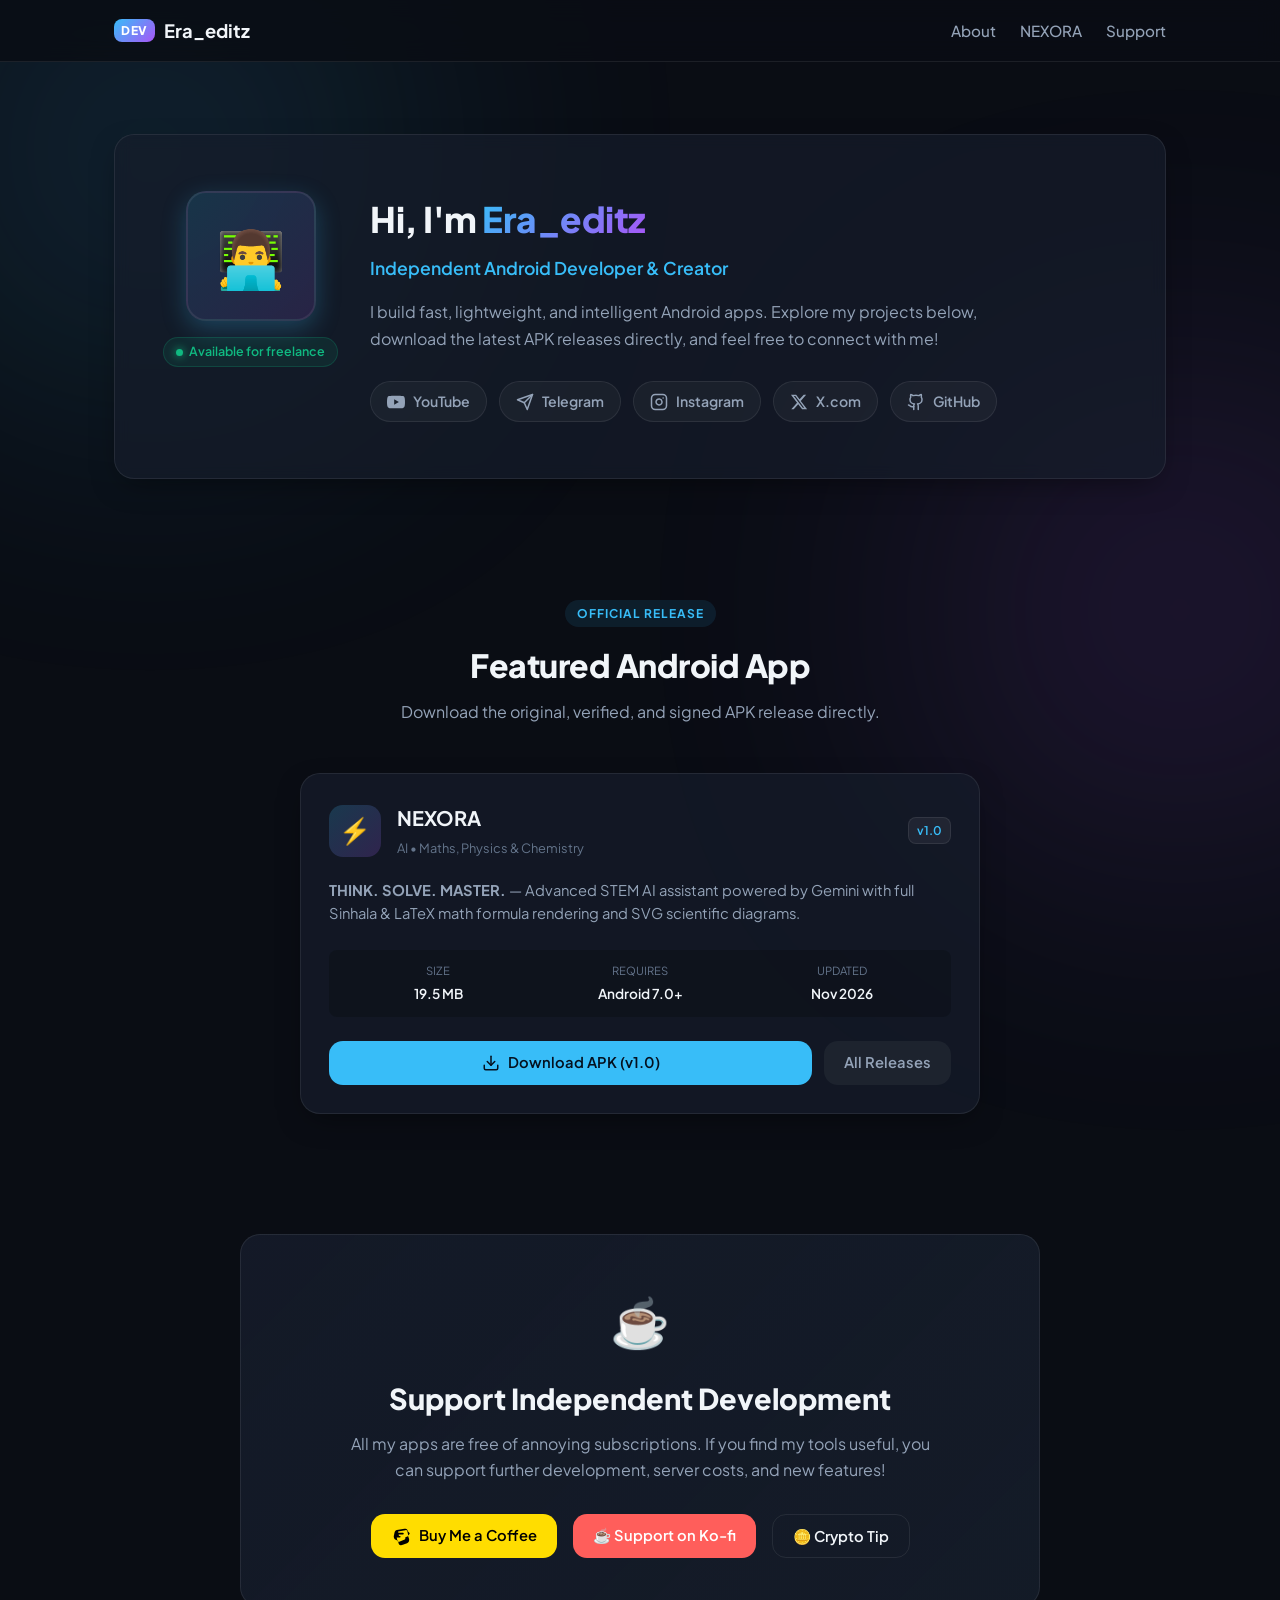
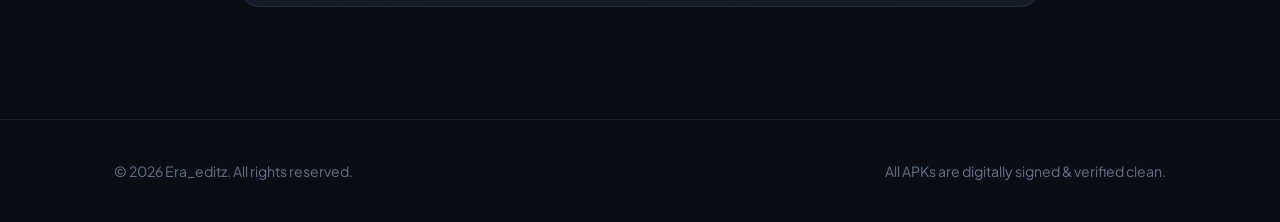
==== commit 9f163ce2: "Add files via upload" ====
--- a/index.html
+++ b/index.html
@@ -24,9 +24,8 @@
       </a>
       <nav class="nav-links">
         <a href="#about">About</a>
-        <a href="#apps">My Apps</a>
+        <a href="#apps">NEXORA</a>
         <a href="#support">Support</a>
-        <a href="#contact" class="btn btn-sm btn-outline">Contact</a>
       </nav>
     </div>
   </header>
@@ -54,41 +53,27 @@
 
             <!-- Social Links -->
             <div class="social-links">
-              <a href="https://github.com/Era-Editz-17" target="_blank" rel="noopener noreferrer" class="social-pill">
+              <a href="https://youtube.com/@Era_editz_17" target="_blank" rel="noopener noreferrer" class="social-pill" title="YouTube">
+                <svg width="18" height="18" viewBox="0 0 24 24" fill="currentColor"><path d="M23.498 6.186a3.016 3.016 0 0 0-2.122-2.136C19.505 3.545 12 3.545 12 3.545s-7.505 0-9.377.505A3.017 3.017 0 0 0 .502 6.186C0 8.07 0 12 0 12s0 3.93.502 5.814a3.016 3.016 0 0 0 2.122 2.136c1.871.505 9.376.505 9.376.505s7.505 0 9.377-.505a3.015 3.015 0 0 0 2.122-2.136C24 15.93 24 12 24 12s0-3.93-.502-5.814zM9.545 15.568V8.432L15.818 12l-6.273 3.568z"/></svg>
+                <span>YouTube</span>
+              </a>
+              <a href="https://t.me/Era_editz_17" target="_blank" rel="noopener noreferrer" class="social-pill" title="Telegram">
+                <svg width="18" height="18" viewBox="0 0 24 24" fill="none" stroke="currentColor" stroke-width="2" stroke-linecap="round" stroke-linejoin="round"><line x1="22" y1="2" x2="11" y2="13"></line><polygon points="22 2 15 22 11 13 2 9 22 2"></polygon></svg>
+                <span>Telegram</span>
+              </a>
+              <a href="https://instagram.com/Era_editz_17" target="_blank" rel="noopener noreferrer" class="social-pill" title="Instagram">
+                <svg width="18" height="18" viewBox="0 0 24 24" fill="none" stroke="currentColor" stroke-width="2" stroke-linecap="round" stroke-linejoin="round"><rect x="2" y="2" width="20" height="20" rx="5" ry="5"></rect><path d="M16 11.37A4 4 0 1 1 12.63 8 4 4 0 0 1 16 11.37z"></path><line x1="17.5" y1="6.5" x2="17.51" y2="6.5"></line></svg>
+                <span>Instagram</span>
+              </a>
+              <a href="https://x.com/Era_editz_17" target="_blank" rel="noopener noreferrer" class="social-pill" title="X (Twitter)">
+                <svg width="18" height="18" viewBox="0 0 24 24" fill="currentColor"><path d="M18.244 2.25h3.308l-7.227 8.26 8.502 11.24H16.17l-5.214-6.817L4.99 21.75H1.68l7.73-8.835L1.254 2.25H8.08l4.713 6.231zm-1.161 17.52h1.833L7.084 4.126H5.117z"/></svg>
+                <span>X.com</span>
+              </a>
+              <a href="https://github.com/Era-Editz-17" target="_blank" rel="noopener noreferrer" class="social-pill" title="GitHub">
                 <svg width="18" height="18" viewBox="0 0 24 24" fill="none" stroke="currentColor" stroke-width="2" stroke-linecap="round" stroke-linejoin="round"><path d="M15 22v-4a4.8 4.8 0 0 0-1-3.5c3 0 6-2 6-5.5.08-1.25-.27-2.48-1-3.5.28-1.15.28-2.35 0-3.5 0 0-1 0-3 1.5-2.64-.5-5.36-.5-8 0C6 2 5 2 5 2c-.3 1.15-.3 2.35 0 3.5A5.403 5.403 0 0 0 4 9c0 3.5 3 5.5 6 5.5-.39.49-.68 1.05-.85 1.65-.17.6-.22 1.23-.15 1.85v4"></path><path d="M9 18c-4.51 2-5-2-7-2"></path></svg>
                 <span>GitHub</span>
               </a>
-              <a href="https://twitter.com/yourusername" target="_blank" rel="noopener noreferrer" class="social-pill">
-                <svg width="18" height="18" viewBox="0 0 24 24" fill="none" stroke="currentColor" stroke-width="2" stroke-linecap="round" stroke-linejoin="round"><path d="M4 4l11.733 16h4.267l-11.733 -16z"/><path d="M4 20l6.768 -6.768m2.46 -2.46l6.772 -6.772"/></svg>
-                <span>X / Twitter</span>
-              </a>
-              <a href="https://t.me/yourusername" target="_blank" rel="noopener noreferrer" class="social-pill">
-                <svg width="18" height="18" viewBox="0 0 24 24" fill="none" stroke="currentColor" stroke-width="2" stroke-linecap="round" stroke-linejoin="round"><line x1="22" y1="2" x2="11" y2="13"></line><polygon points="22 2 15 22 11 13 2 9 22 2"></polygon></svg>
-                <span>Telegram</span>
-              </a>
-              <a href="https://linkedin.com/in/yourusername" target="_blank" rel="noopener noreferrer" class="social-pill">
-                <svg width="18" height="18" viewBox="0 0 24 24" fill="none" stroke="currentColor" stroke-width="2" stroke-linecap="round" stroke-linejoin="round"><path d="M16 8a6 6 0 0 1 6 6v7h-4v-7a2 2 0 0 0-2-2 2 2 0 0 0-2 2v7h-4v-7a6 6 0 0 1 6-6z"></path><rect x="2" y="9" width="4" height="12"></rect><circle cx="4" cy="4" r="2"></circle></svg>
-                <span>LinkedIn</span>
-              </a>
-              <a href="mailto:your.email@example.com" class="social-pill">
-                <svg width="18" height="18" viewBox="0 0 24 24" fill="none" stroke="currentColor" stroke-width="2" stroke-linecap="round" stroke-linejoin="round"><path d="M4 4h16c1.1 0 2 .9 2 2v12c0 1.1-.9 2-2 2H4c-1.1 0-2-.9-2-2V6c0-1.1.9-2 2-2z"></path><polyline points="22,6 12,13 2,6"></polyline></svg>
-                <span>Email</span>
-              </a>
             </div>
-          </div>
-        </div>
-      </div>
-    </section>
-
-    <!-- Top Ad Slot Banner (Monetization Placeholder) -->
-    <section class="section-ad">
-      <div class="container">
-        <div class="ad-container">
-          <span class="ad-label">Advertisement</span>
-          <!-- Paste your AdSense / Adsterra / EthicalAds script or banner HTML below -->
-          <div class="ad-placeholder">
-            <p>🚀 <strong>Ad Slot Placeholder</strong> (Google AdSense, EthicalAds, or Affiliate Banner)</p>
-            <small>Replace this box with your ad network snippet code.</small>
           </div>
         </div>
       </div>
@@ -98,9 +83,9 @@
     <section id="apps" class="section">
       <div class="container">
         <div class="section-header">
-          <div class="badge">Downloads</div>
-          <h2>My Built Android Apps</h2>
-          <p>Download original, safe, and up-to-date APK files directly to your device.</p>
+          <div class="badge">Official Release</div>
+          <h2>Featured Android App</h2>
+          <p>Download the original, verified, and signed APK release directly.</p>
         </div>
 
         <div class="apps-grid">
@@ -141,91 +126,7 @@
                 <svg width="18" height="18" viewBox="0 0 24 24" fill="none" stroke="currentColor" stroke-width="2" stroke-linecap="round" stroke-linejoin="round"><path d="M21 15v4a2 2 0 0 1-2 2H5a2 2 0 0 1-2-2v-4"></path><polyline points="7 10 12 15 17 10"></polyline><line x1="12" y1="15" x2="12" y2="3"></line></svg>
                 <span>Download APK (v1.0)</span>
               </a>
-              <a href="https://github.com/Era-Editz-17/apk-portfolio/releases" target="_blank" class="btn btn-ghost">Releases</a>
-            </div>
-          </article>
-
-          <!-- App Card 2 -->
-          <article class="app-card">
-            <div class="app-card-top">
-              <div class="app-icon-box">
-                <span class="app-icon-emoji">🎵</span>
-              </div>
-              <div class="app-main-info">
-                <h3 class="app-title">WavePlayer</h3>
-                <span class="app-category">Audio & Music</span>
-              </div>
-              <div class="app-version-badge">v2.0.1</div>
-            </div>
-
-            <p class="app-desc">
-              Lightweight local music player featuring modern Material You UI, 10-band equalizer, and gapless playback.
-            </p>
-
-            <div class="app-meta-list">
-              <div class="meta-item">
-                <span class="meta-label">Size</span>
-                <span class="meta-val">18.1 MB</span>
-              </div>
-              <div class="meta-item">
-                <span class="meta-label">Requires</span>
-                <span class="meta-val">Android 9.0+</span>
-              </div>
-              <div class="meta-item">
-                <span class="meta-label">Updated</span>
-                <span class="meta-val">Oct 2026</span>
-              </div>
-            </div>
-
-            <div class="app-actions">
-              <!-- Direct APK link -->
-              <a href="#" class="btn btn-primary download-btn" data-app="WavePlayer v2.0.1">
-                <svg width="18" height="18" viewBox="0 0 24 24" fill="none" stroke="currentColor" stroke-width="2" stroke-linecap="round" stroke-linejoin="round"><path d="M21 15v4a2 2 0 0 1-2 2H5a2 2 0 0 1-2-2v-4"></path><polyline points="7 10 12 15 17 10"></polyline><line x1="12" y1="15" x2="12" y2="3"></line></svg>
-                <span>Download APK</span>
-              </a>
-              <a href="https://github.com/yourusername" target="_blank" class="btn btn-ghost">Source</a>
-            </div>
-          </article>
-
-          <!-- App Card 3 (Placeholder for your 3rd app) -->
-          <article class="app-card">
-            <div class="app-card-top">
-              <div class="app-icon-box">
-                <span class="app-icon-emoji">🛡️</span>
-              </div>
-              <div class="app-main-info">
-                <h3 class="app-title">NetGuard Lite</h3>
-                <span class="app-category">Security & Privacy</span>
-              </div>
-              <div class="app-version-badge">v0.9.5-beta</div>
-            </div>
-
-            <p class="app-desc">
-              Monitor network traffic per app, block background telemetry, and test DNS response times locally.
-            </p>
-
-            <div class="app-meta-list">
-              <div class="meta-item">
-                <span class="meta-label">Size</span>
-                <span class="meta-val">9.8 MB</span>
-              </div>
-              <div class="meta-item">
-                <span class="meta-label">Requires</span>
-                <span class="meta-val">Android 10.0+</span>
-              </div>
-              <div class="meta-item">
-                <span class="meta-label">Updated</span>
-                <span class="meta-val">Nov 2026</span>
-              </div>
-            </div>
-
-            <div class="app-actions">
-              <!-- Direct APK link -->
-              <a href="#" class="btn btn-primary download-btn" data-app="NetGuard Lite v0.9.5">
-                <svg width="18" height="18" viewBox="0 0 24 24" fill="none" stroke="currentColor" stroke-width="2" stroke-linecap="round" stroke-linejoin="round"><path d="M21 15v4a2 2 0 0 1-2 2H5a2 2 0 0 1-2-2v-4"></path><polyline points="7 10 12 15 17 10"></polyline><line x1="12" y1="15" x2="12" y2="3"></line></svg>
-                <span>Download APK</span>
-              </a>
-              <a href="https://github.com/yourusername" target="_blank" class="btn btn-ghost">Source</a>
+              <a href="https://github.com/Era-Editz-17/apk-portfolio/releases" target="_blank" class="btn btn-ghost">All Releases</a>
             </div>
           </article>
         </div>
@@ -277,19 +178,6 @@
         </div>
       </div>
     </section>
-
-    <!-- Bottom Ad Slot Banner -->
-    <section class="section-ad">
-      <div class="container">
-        <div class="ad-container">
-          <span class="ad-label">Advertisement</span>
-          <div class="ad-placeholder">
-            <p>📢 <strong>Banner Ad Placement</strong></p>
-            <small>Earn revenue whenever visitors view or click your sponsors.</small>
-          </div>
-        </div>
-      </div>
-    </section>
   </main>
 
   <!-- Footer -->
--- a/styles.css
+++ b/styles.css
@@ -302,9 +302,14 @@
 
 /* APK Cards Grid */
 .apps-grid {
-  display: grid;
-  grid-template-columns: repeat(auto-fill, minmax(320px, 1fr));
-  gap: 1.8rem;
+  display: flex;
+  justify-content: center;
+  align-items: center;
+  width: 100%;
+}
+.apps-grid .app-card {
+  max-width: 680px;
+  width: 100%;
 }
 .app-card {
   background: var(--bg-card);
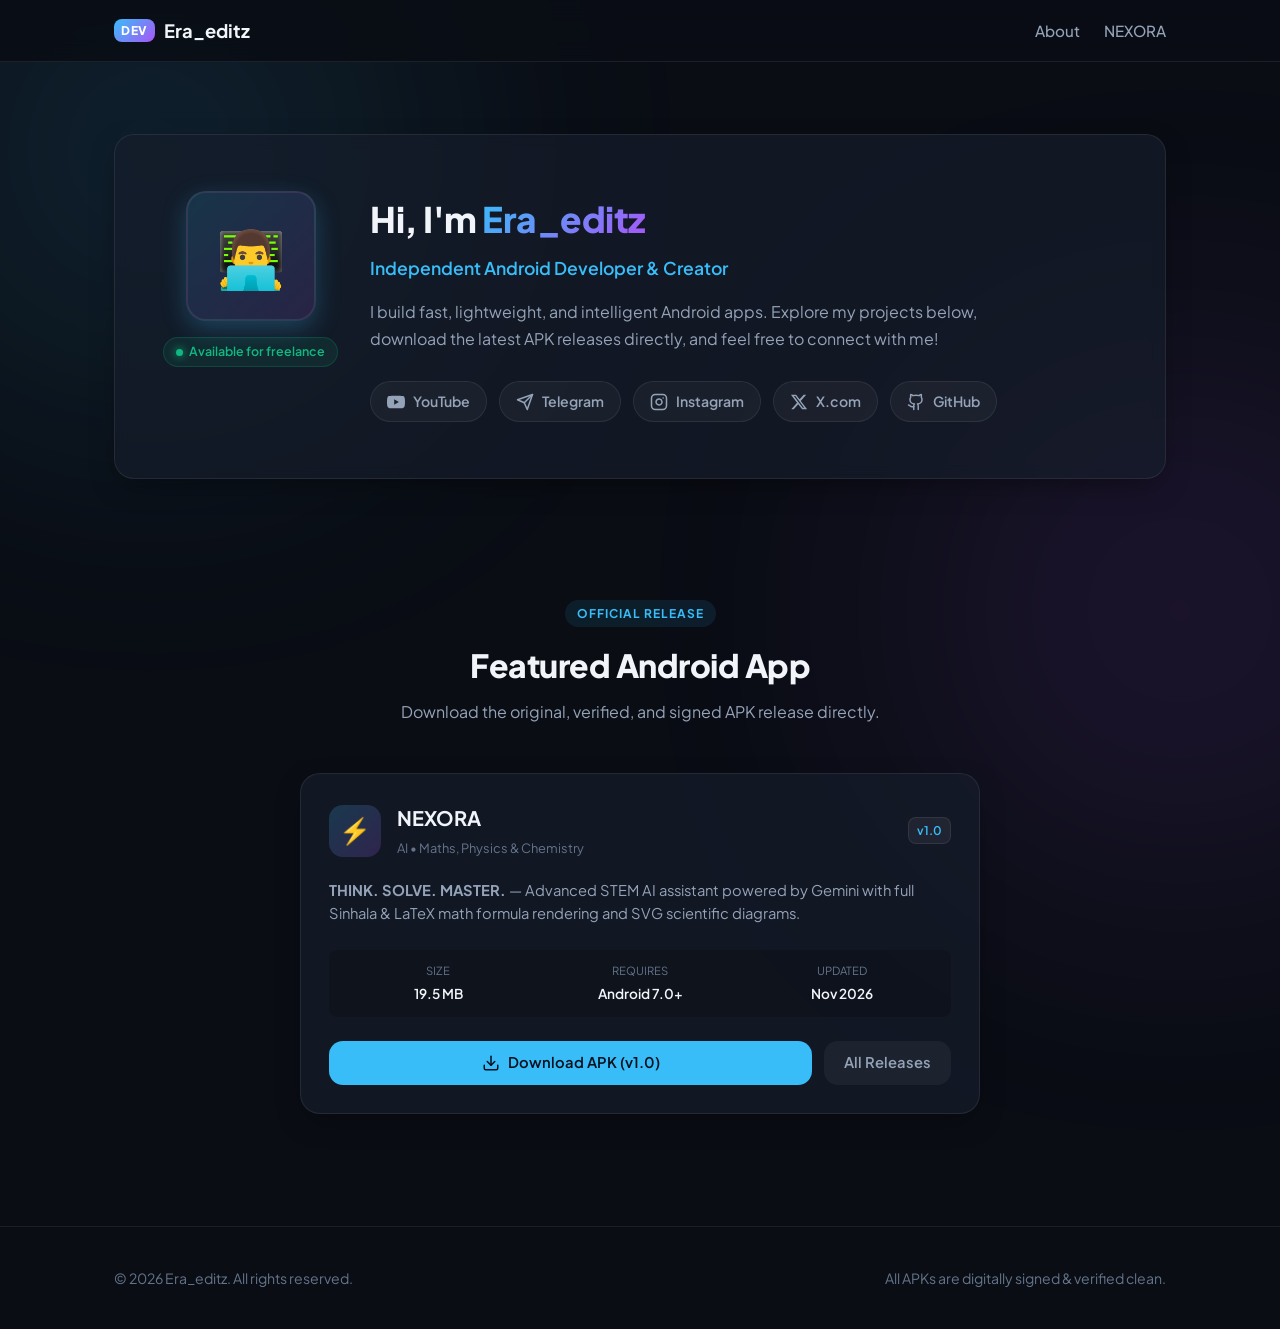
==== commit ef2d0c9f: "Remove support section from index.html Removed the support section from the HTML file." ====
--- a/index.html
+++ b/index.html
@@ -25,7 +25,6 @@
       <nav class="nav-links">
         <a href="#about">About</a>
         <a href="#apps">NEXORA</a>
-        <a href="#support">Support</a>
       </nav>
     </div>
   </header>
@@ -132,52 +131,6 @@
         </div>
       </div>
     </section>
-
-    <!-- Monetization & Support Section -->
-    <section id="support" class="section support-section">
-      <div class="container">
-        <div class="support-card">
-          <div class="support-icon">☕</div>
-          <h2>Support Independent Development</h2>
-          <p>
-            All my apps are free of annoying subscriptions. If you find my tools useful, you can support further development, server costs, and new features!
-          </p>
-
-          <div class="support-buttons">
-            <!-- Buy Me A Coffee Button -->
-            <a href="https://buymeacoffee.com/yourusername" target="_blank" rel="noopener noreferrer" class="btn btn-bmac">
-              <svg width="20" height="20" viewBox="0 0 24 24" fill="currentColor"><path d="M20.216 6.415l-.132-.666c-.119-.597-.388-1.156-.78-1.62-.48-.567-1.134-.908-1.842-.96-.448-.033-.902-.008-1.349.074l-9.026 1.66c-.66.12-1.272.435-1.77.912-.497.478-.838 1.092-.988 1.777l-.92 4.195c-.32 1.458.12 2.973 1.176 4.048.888.903 2.11 1.42 3.376 1.42h.384l.64 3.208c.119.598.388 1.157.78 1.621.48.567 1.134.908 1.842.96.155.012.31.018.465.018.736 0 1.457-.14 2.13-.414l5.056-2.062c.983-.4 1.77-1.15 2.215-2.113.446-.963.5-2.054.15-3.076l-1.42-4.175c.49-.18.94-.46 1.32-.82.498-.478.838-1.092.988-1.777zm-3.06 6.947c.21.61.178 1.267-.09 1.844-.268.577-.738 1.026-1.328 1.267l-5.056 2.063c-.404.164-.836.248-1.278.248-.093 0-.186-.004-.28-.01-.424-.032-.816-.237-1.104-.576-.236-.279-.398-.614-.469-.972l-.666-3.34h3.693c.552 0 1-.448 1-1s-.448-1-1-1H9.55l-.33-1.652h5.12c.553 0 1-.448 1-1s-.447-1-1-1h-5.52l-.33-1.652 8.784-1.616c.268-.05.54-.065.81-.044.425.032.817.237 1.105.576.235.28.397.615.468.973l.92 4.195c.09.412-.115 1.32-.82 1.844z"/></svg>
-              <span>Buy Me a Coffee</span>
-            </a>
-
-            <!-- Ko-fi or PayPal Link -->
-            <a href="https://ko-fi.com/yourusername" target="_blank" rel="noopener noreferrer" class="btn btn-kofi">
-              <span>☕ Support on Ko-fi</span>
-            </a>
-
-            <!-- Crypto Tip Dialog Trigger -->
-            <button id="cryptoTipBtn" class="btn btn-outline">
-              <span>🪙 Crypto Tip</span>
-            </button>
-          </div>
-
-          <!-- Crypto Wallet Modal / Drawer (Hidden by default) -->
-          <div id="cryptoModal" class="crypto-box hidden">
-            <h4>Cryptocurrency Tip Addresses</h4>
-            <div class="crypto-address-item">
-              <span class="crypto-coin">USDT (TRC20 / BSC):</span>
-              <code class="wallet-code" id="usdtAddress">0xYourTetherWalletAddressHere</code>
-              <button class="copy-btn" onclick="copyAddress('usdtAddress')">Copy</button>
-            </div>
-            <div class="crypto-address-item">
-              <span class="crypto-coin">Bitcoin (BTC):</span>
-              <code class="wallet-code" id="btcAddress">bc1qYourBitcoinWalletAddressHere</code>
-              <button class="copy-btn" onclick="copyAddress('btcAddress')">Copy</button>
-            </div>
-          </div>
-        </div>
-      </div>
-    </section>
   </main>
 
   <!-- Footer -->
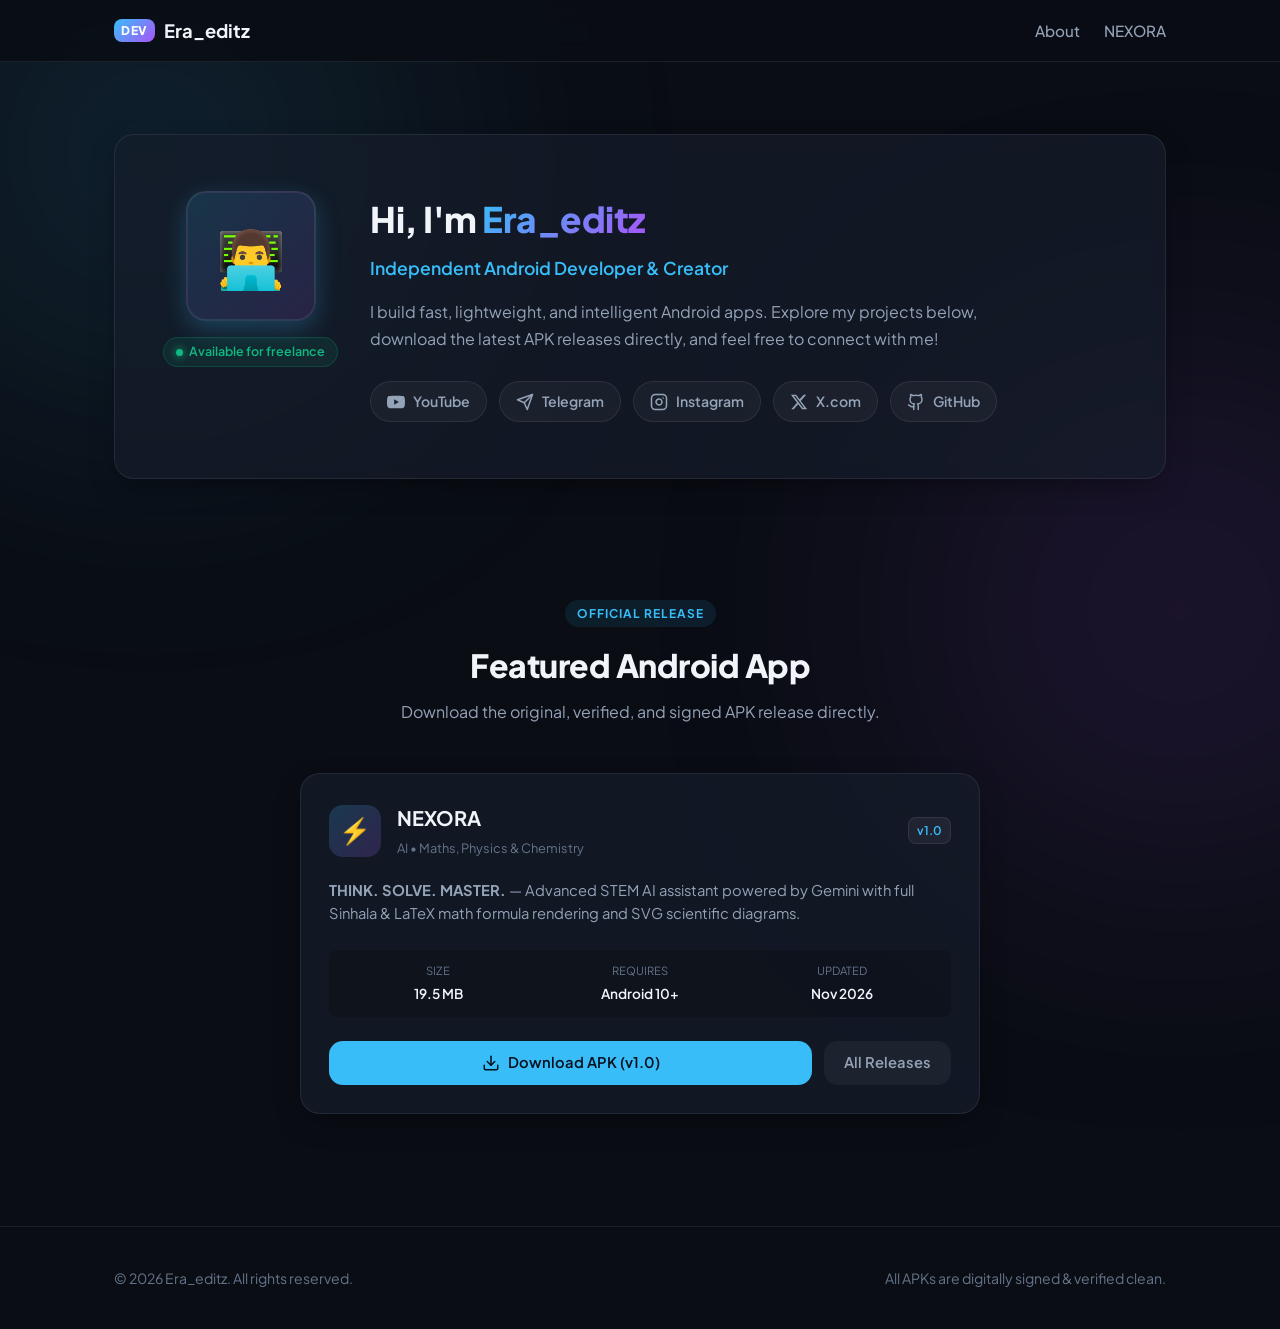
==== commit 14a97456: "Update Android version requirement to 10" ====
--- a/index.html
+++ b/index.html
@@ -112,7 +112,7 @@
               </div>
               <div class="meta-item">
                 <span class="meta-label">Requires</span>
-                <span class="meta-val">Android 7.0+</span>
+                <span class="meta-val">Android 10+</span>
               </div>
               <div class="meta-item">
                 <span class="meta-label">Updated</span>
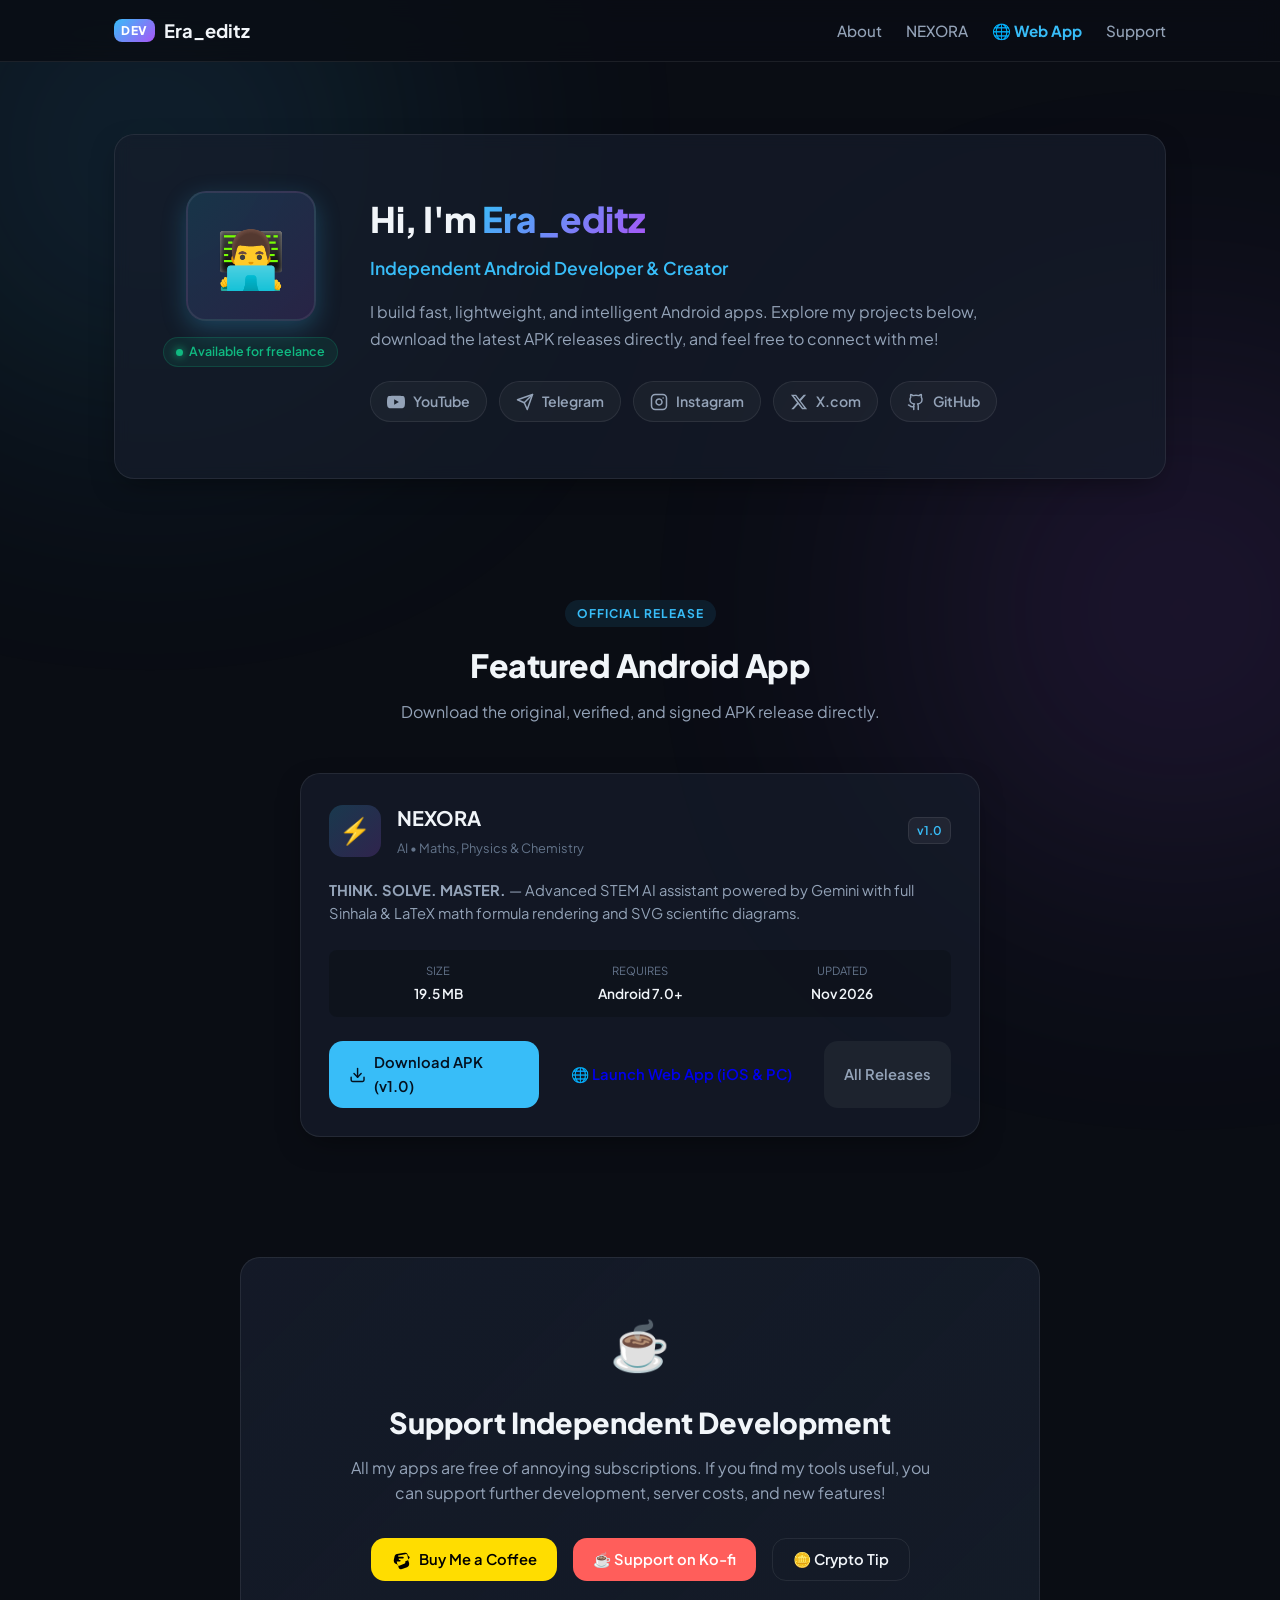
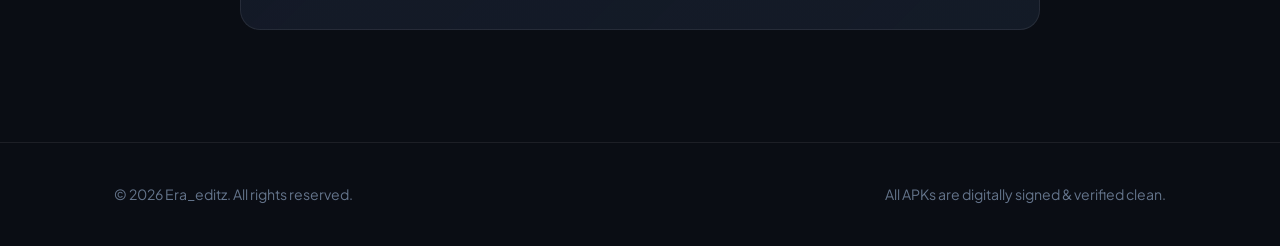
==== commit 2baf815d: "Created a web app for iPhone and PC users." ====
--- a/index.html
+++ b/index.html
@@ -25,6 +25,8 @@
       <nav class="nav-links">
         <a href="#about">About</a>
         <a href="#apps">NEXORA</a>
+        <a href="web/" target="_blank" style="color:var(--primary); font-weight:700;">🌐 Web App</a>
+        <a href="#support">Support</a>
       </nav>
     </div>
   </header>
@@ -112,7 +114,7 @@
               </div>
               <div class="meta-item">
                 <span class="meta-label">Requires</span>
-                <span class="meta-val">Android 10+</span>
+                <span class="meta-val">Android 7.0+</span>
               </div>
               <div class="meta-item">
                 <span class="meta-label">Updated</span>
@@ -125,9 +127,58 @@
                 <svg width="18" height="18" viewBox="0 0 24 24" fill="none" stroke="currentColor" stroke-width="2" stroke-linecap="round" stroke-linejoin="round"><path d="M21 15v4a2 2 0 0 1-2 2H5a2 2 0 0 1-2-2v-4"></path><polyline points="7 10 12 15 17 10"></polyline><line x1="12" y1="15" x2="12" y2="3"></line></svg>
                 <span>Download APK (v1.0)</span>
               </a>
+              <a href="web/" target="_blank" class="btn btn-secondary" style="display:inline-flex; align-items:center; gap:6px;">
+                <span>🌐 Launch Web App (iOS &amp; PC)</span>
+              </a>
               <a href="https://github.com/Era-Editz-17/apk-portfolio/releases" target="_blank" class="btn btn-ghost">All Releases</a>
             </div>
           </article>
+        </div>
+      </div>
+    </section>
+
+    <!-- Monetization & Support Section -->
+    <section id="support" class="section support-section">
+      <div class="container">
+        <div class="support-card">
+          <div class="support-icon">☕</div>
+          <h2>Support Independent Development</h2>
+          <p>
+            All my apps are free of annoying subscriptions. If you find my tools useful, you can support further development, server costs, and new features!
+          </p>
+
+          <div class="support-buttons">
+            <!-- Buy Me A Coffee Button -->
+            <a href="https://buymeacoffee.com/yourusername" target="_blank" rel="noopener noreferrer" class="btn btn-bmac">
+              <svg width="20" height="20" viewBox="0 0 24 24" fill="currentColor"><path d="M20.216 6.415l-.132-.666c-.119-.597-.388-1.156-.78-1.62-.48-.567-1.134-.908-1.842-.96-.448-.033-.902-.008-1.349.074l-9.026 1.66c-.66.12-1.272.435-1.77.912-.497.478-.838 1.092-.988 1.777l-.92 4.195c-.32 1.458.12 2.973 1.176 4.048.888.903 2.11 1.42 3.376 1.42h.384l.64 3.208c.119.598.388 1.157.78 1.621.48.567 1.134.908 1.842.96.155.012.31.018.465.018.736 0 1.457-.14 2.13-.414l5.056-2.062c.983-.4 1.77-1.15 2.215-2.113.446-.963.5-2.054.15-3.076l-1.42-4.175c.49-.18.94-.46 1.32-.82.498-.478.838-1.092.988-1.777zm-3.06 6.947c.21.61.178 1.267-.09 1.844-.268.577-.738 1.026-1.328 1.267l-5.056 2.063c-.404.164-.836.248-1.278.248-.093 0-.186-.004-.28-.01-.424-.032-.816-.237-1.104-.576-.236-.279-.398-.614-.469-.972l-.666-3.34h3.693c.552 0 1-.448 1-1s-.448-1-1-1H9.55l-.33-1.652h5.12c.553 0 1-.448 1-1s-.447-1-1-1h-5.52l-.33-1.652 8.784-1.616c.268-.05.54-.065.81-.044.425.032.817.237 1.105.576.235.28.397.615.468.973l.92 4.195c.09.412-.115 1.32-.82 1.844z"/></svg>
+              <span>Buy Me a Coffee</span>
+            </a>
+
+            <!-- Ko-fi or PayPal Link -->
+            <a href="https://ko-fi.com/yourusername" target="_blank" rel="noopener noreferrer" class="btn btn-kofi">
+              <span>☕ Support on Ko-fi</span>
+            </a>
+
+            <!-- Crypto Tip Dialog Trigger -->
+            <button id="cryptoTipBtn" class="btn btn-outline">
+              <span>🪙 Crypto Tip</span>
+            </button>
+          </div>
+
+          <!-- Crypto Wallet Modal / Drawer (Hidden by default) -->
+          <div id="cryptoModal" class="crypto-box hidden">
+            <h4>Cryptocurrency Tip Addresses</h4>
+            <div class="crypto-address-item">
+              <span class="crypto-coin">USDT (TRC20 / BSC):</span>
+              <code class="wallet-code" id="usdtAddress">0xYourTetherWalletAddressHere</code>
+              <button class="copy-btn" onclick="copyAddress('usdtAddress')">Copy</button>
+            </div>
+            <div class="crypto-address-item">
+              <span class="crypto-coin">Bitcoin (BTC):</span>
+              <code class="wallet-code" id="btcAddress">bc1qYourBitcoinWalletAddressHere</code>
+              <button class="copy-btn" onclick="copyAddress('btcAddress')">Copy</button>
+            </div>
+          </div>
         </div>
       </div>
     </section>
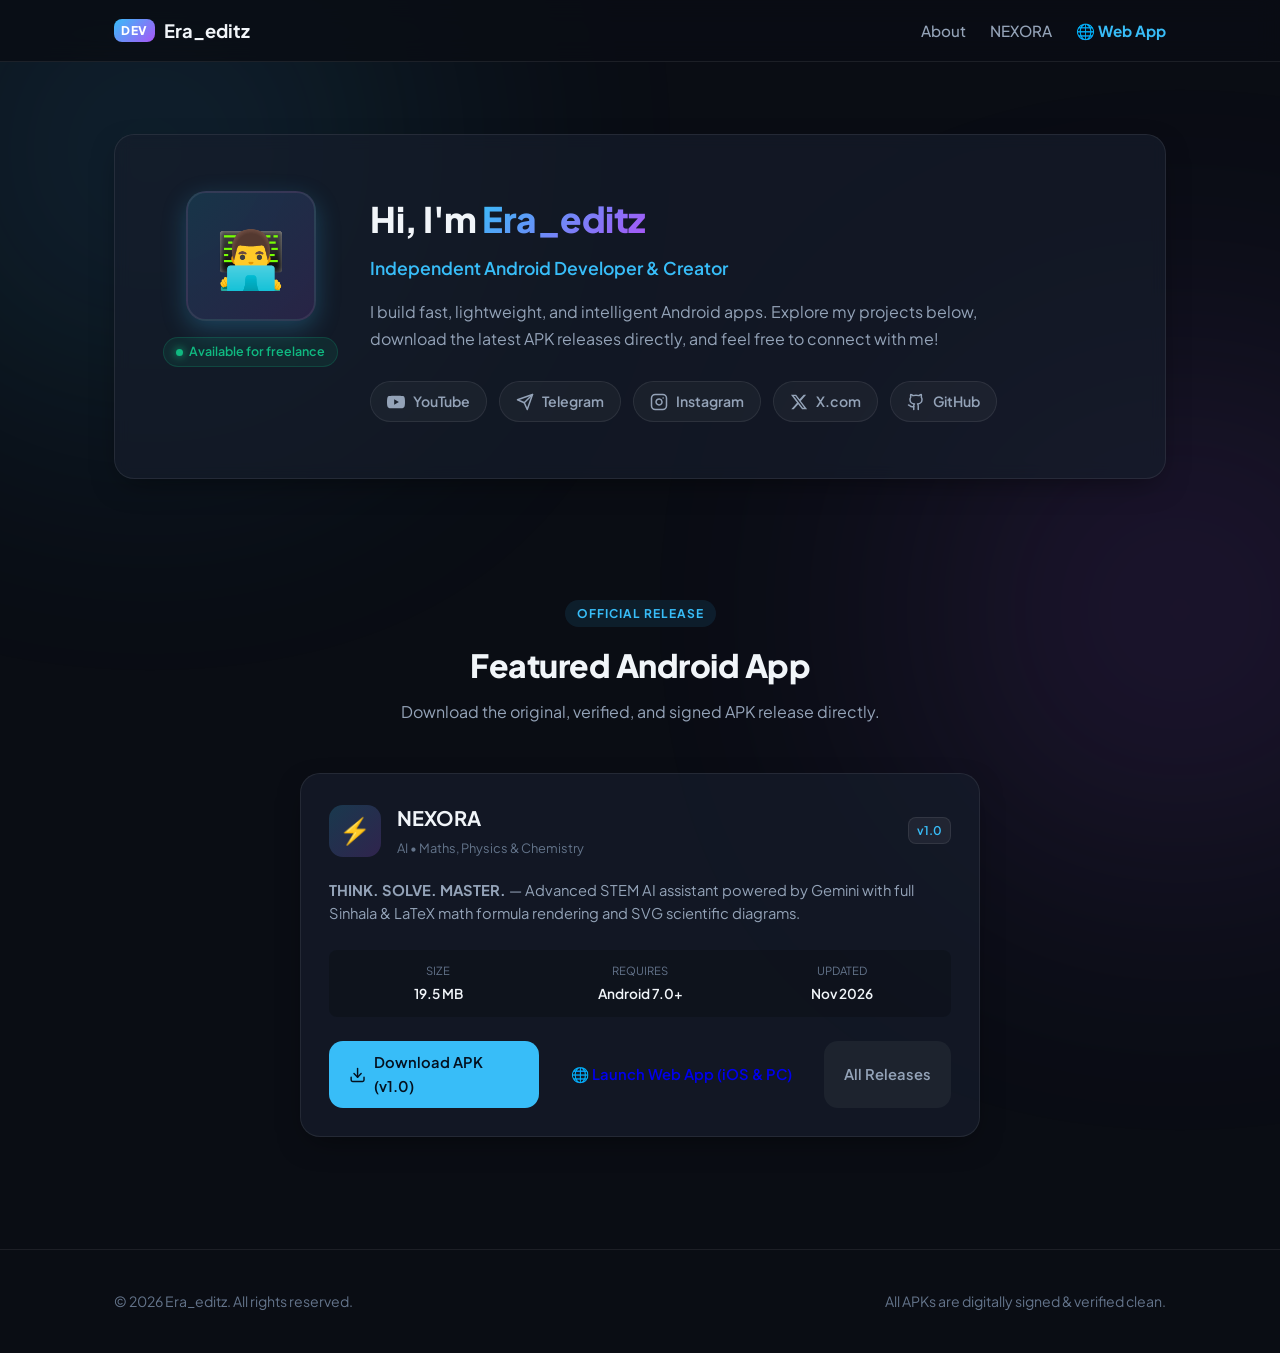
==== commit ab97206c: "removed unnecessary files" ====
--- a/index.html
+++ b/index.html
@@ -26,7 +26,6 @@
         <a href="#about">About</a>
         <a href="#apps">NEXORA</a>
         <a href="web/" target="_blank" style="color:var(--primary); font-weight:700;">🌐 Web App</a>
-        <a href="#support">Support</a>
       </nav>
     </div>
   </header>
@@ -137,51 +136,6 @@
       </div>
     </section>
 
-    <!-- Monetization & Support Section -->
-    <section id="support" class="section support-section">
-      <div class="container">
-        <div class="support-card">
-          <div class="support-icon">☕</div>
-          <h2>Support Independent Development</h2>
-          <p>
-            All my apps are free of annoying subscriptions. If you find my tools useful, you can support further development, server costs, and new features!
-          </p>
-
-          <div class="support-buttons">
-            <!-- Buy Me A Coffee Button -->
-            <a href="https://buymeacoffee.com/yourusername" target="_blank" rel="noopener noreferrer" class="btn btn-bmac">
-              <svg width="20" height="20" viewBox="0 0 24 24" fill="currentColor"><path d="M20.216 6.415l-.132-.666c-.119-.597-.388-1.156-.78-1.62-.48-.567-1.134-.908-1.842-.96-.448-.033-.902-.008-1.349.074l-9.026 1.66c-.66.12-1.272.435-1.77.912-.497.478-.838 1.092-.988 1.777l-.92 4.195c-.32 1.458.12 2.973 1.176 4.048.888.903 2.11 1.42 3.376 1.42h.384l.64 3.208c.119.598.388 1.157.78 1.621.48.567 1.134.908 1.842.96.155.012.31.018.465.018.736 0 1.457-.14 2.13-.414l5.056-2.062c.983-.4 1.77-1.15 2.215-2.113.446-.963.5-2.054.15-3.076l-1.42-4.175c.49-.18.94-.46 1.32-.82.498-.478.838-1.092.988-1.777zm-3.06 6.947c.21.61.178 1.267-.09 1.844-.268.577-.738 1.026-1.328 1.267l-5.056 2.063c-.404.164-.836.248-1.278.248-.093 0-.186-.004-.28-.01-.424-.032-.816-.237-1.104-.576-.236-.279-.398-.614-.469-.972l-.666-3.34h3.693c.552 0 1-.448 1-1s-.448-1-1-1H9.55l-.33-1.652h5.12c.553 0 1-.448 1-1s-.447-1-1-1h-5.52l-.33-1.652 8.784-1.616c.268-.05.54-.065.81-.044.425.032.817.237 1.105.576.235.28.397.615.468.973l.92 4.195c.09.412-.115 1.32-.82 1.844z"/></svg>
-              <span>Buy Me a Coffee</span>
-            </a>
-
-            <!-- Ko-fi or PayPal Link -->
-            <a href="https://ko-fi.com/yourusername" target="_blank" rel="noopener noreferrer" class="btn btn-kofi">
-              <span>☕ Support on Ko-fi</span>
-            </a>
-
-            <!-- Crypto Tip Dialog Trigger -->
-            <button id="cryptoTipBtn" class="btn btn-outline">
-              <span>🪙 Crypto Tip</span>
-            </button>
-          </div>
-
-          <!-- Crypto Wallet Modal / Drawer (Hidden by default) -->
-          <div id="cryptoModal" class="crypto-box hidden">
-            <h4>Cryptocurrency Tip Addresses</h4>
-            <div class="crypto-address-item">
-              <span class="crypto-coin">USDT (TRC20 / BSC):</span>
-              <code class="wallet-code" id="usdtAddress">0xYourTetherWalletAddressHere</code>
-              <button class="copy-btn" onclick="copyAddress('usdtAddress')">Copy</button>
-            </div>
-            <div class="crypto-address-item">
-              <span class="crypto-coin">Bitcoin (BTC):</span>
-              <code class="wallet-code" id="btcAddress">bc1qYourBitcoinWalletAddressHere</code>
-              <button class="copy-btn" onclick="copyAddress('btcAddress')">Copy</button>
-            </div>
-          </div>
-        </div>
-      </div>
-    </section>
   </main>
 
   <!-- Footer -->
